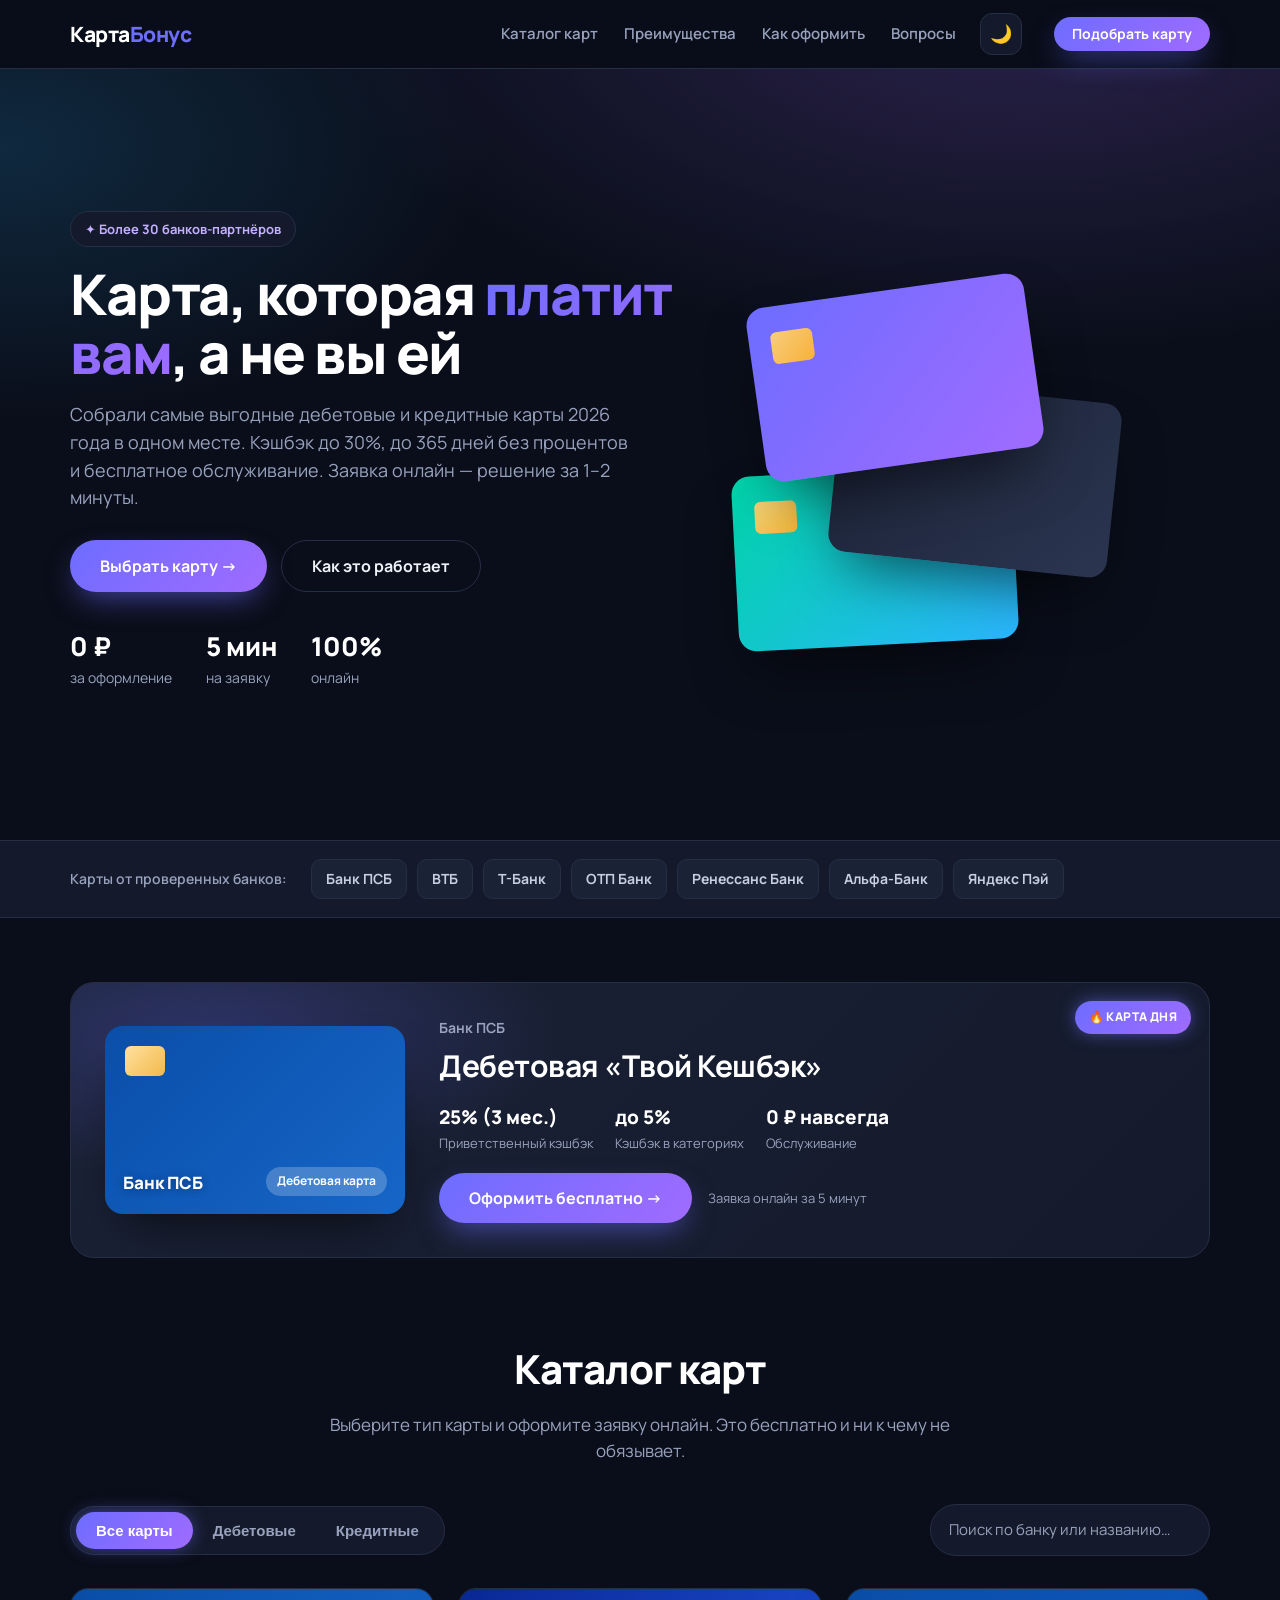
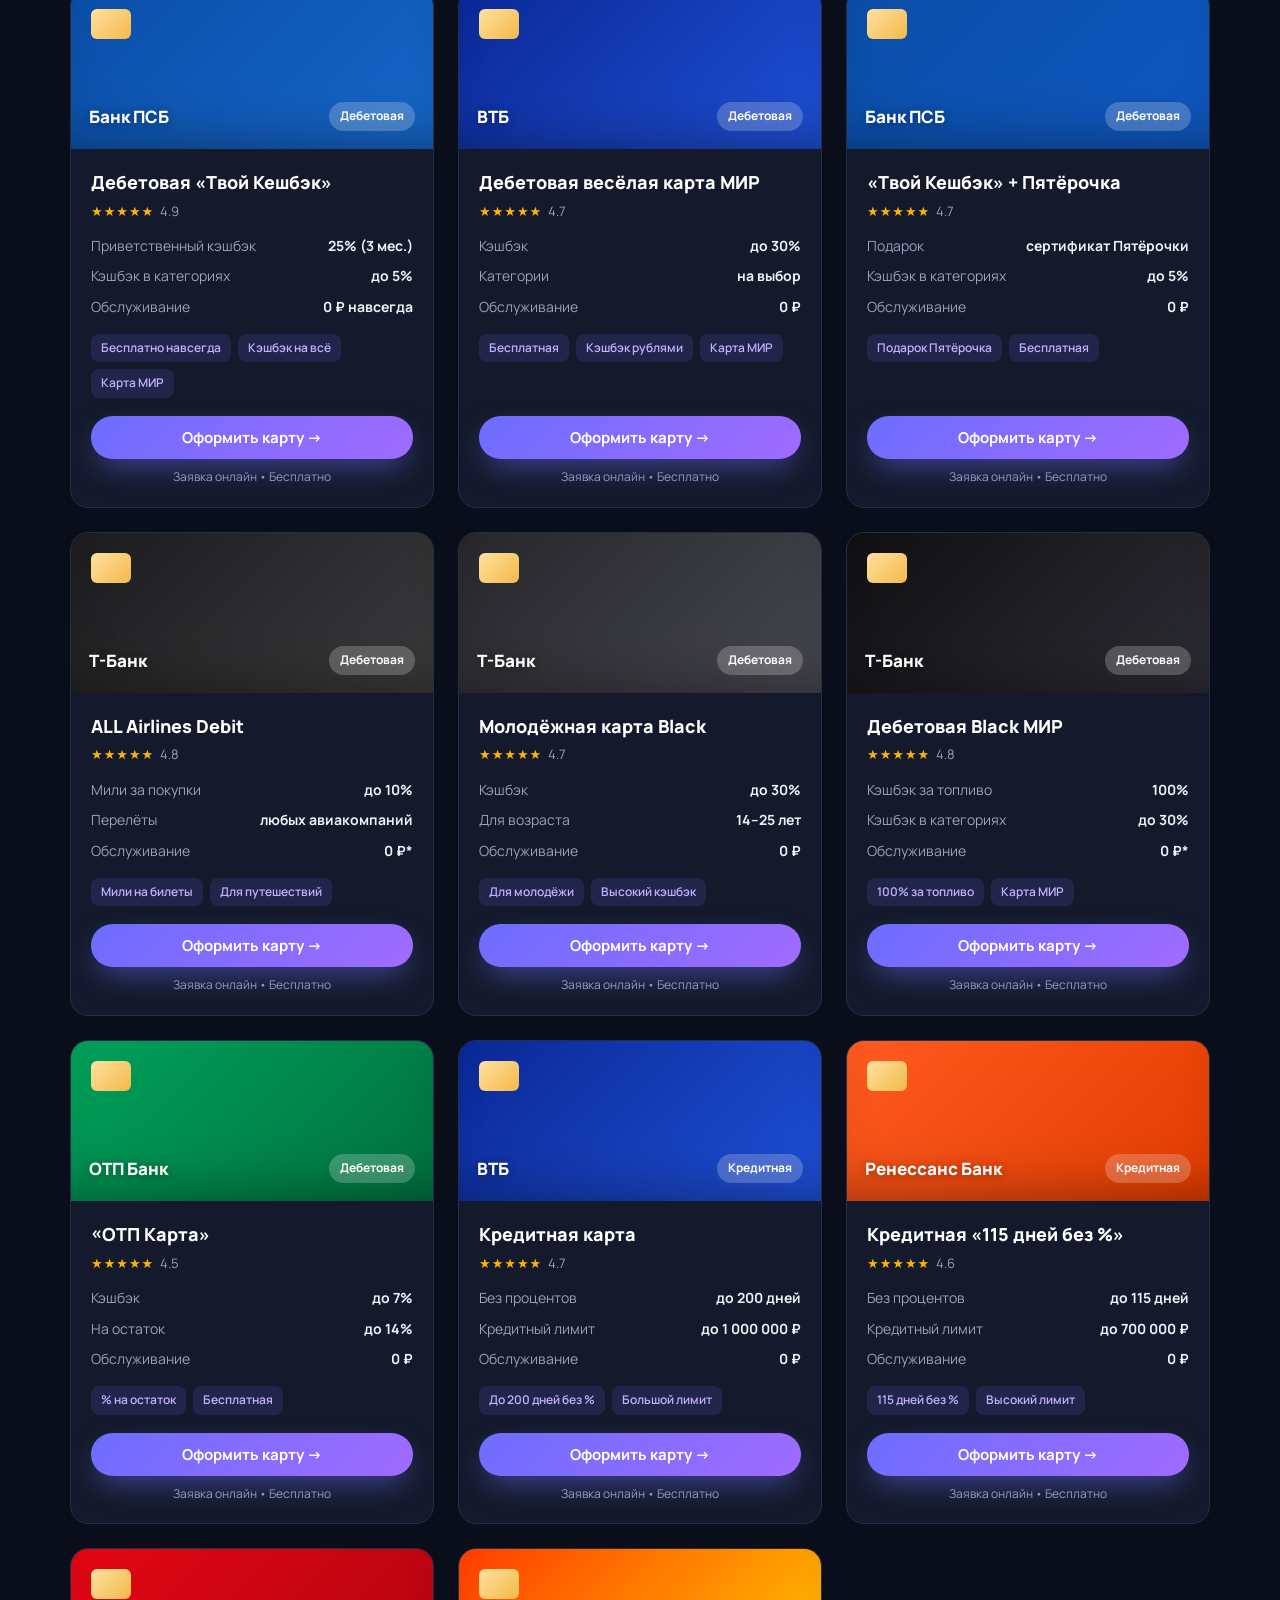
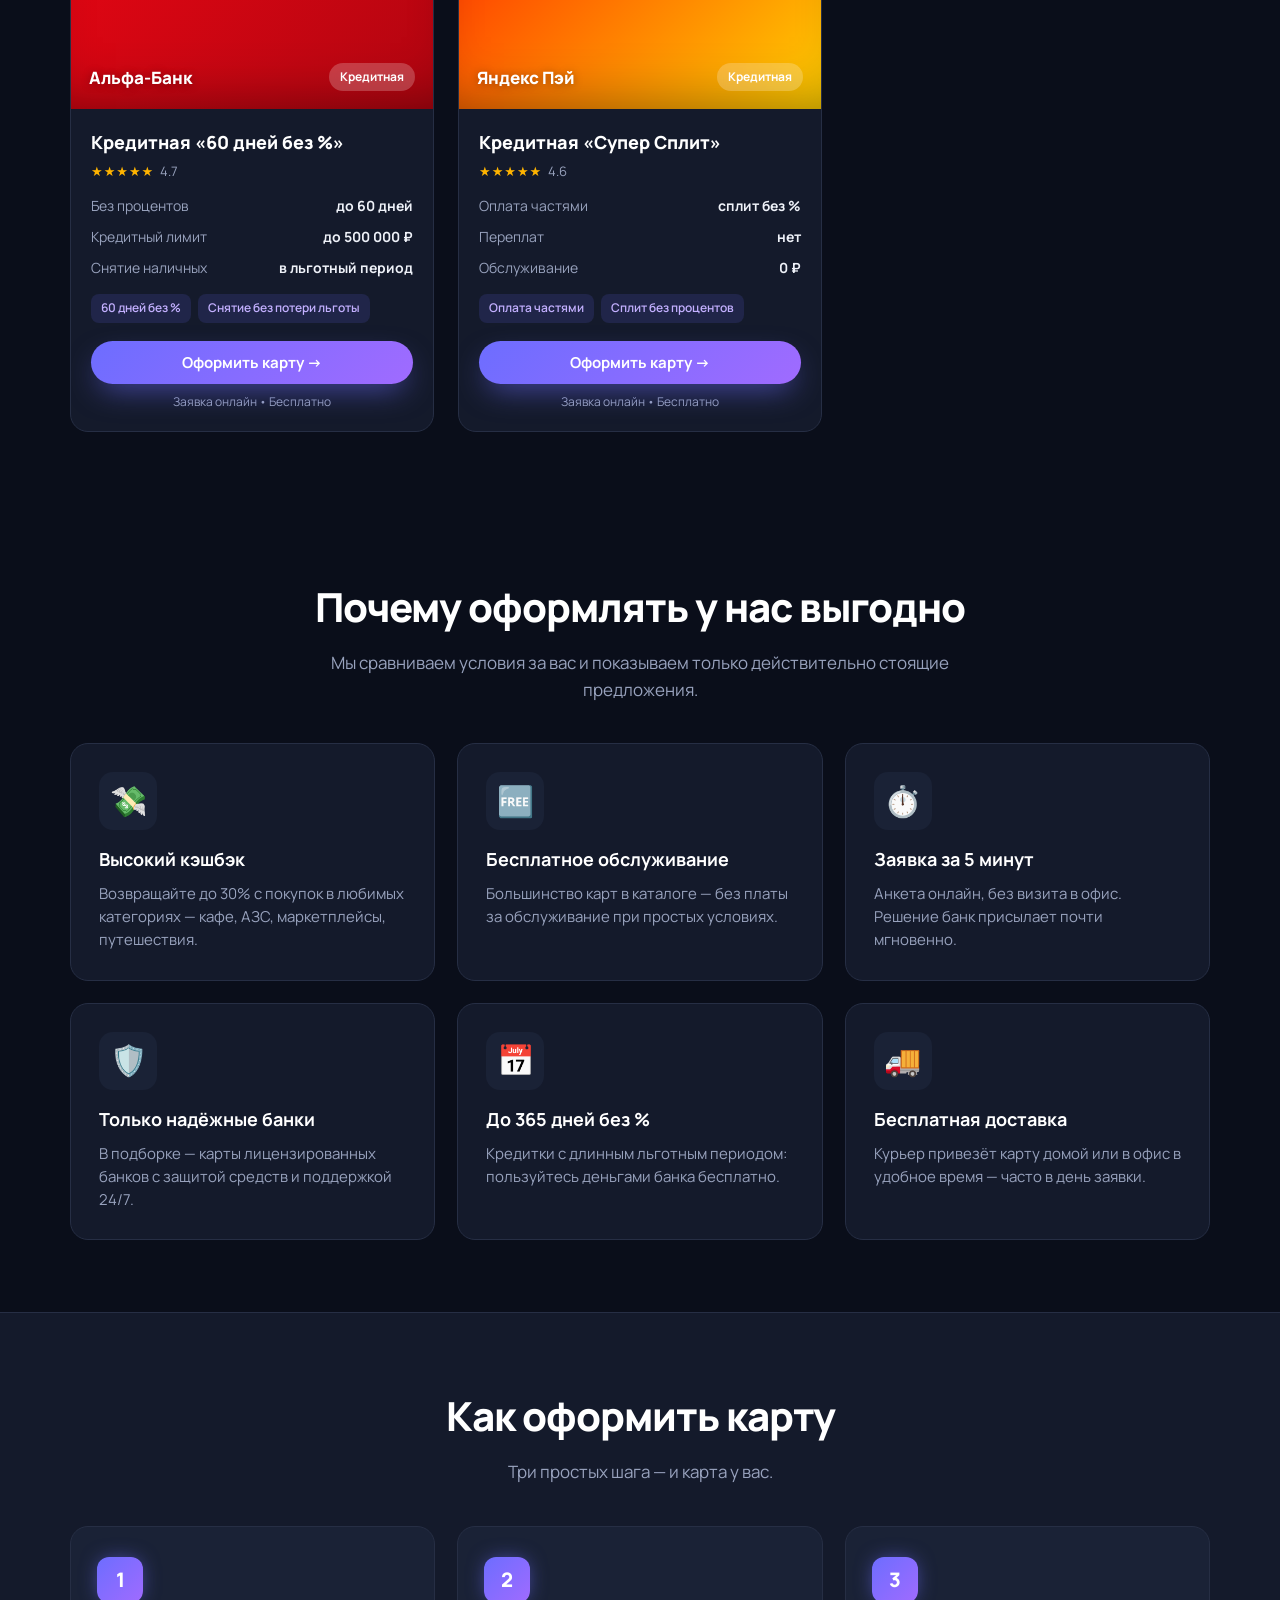
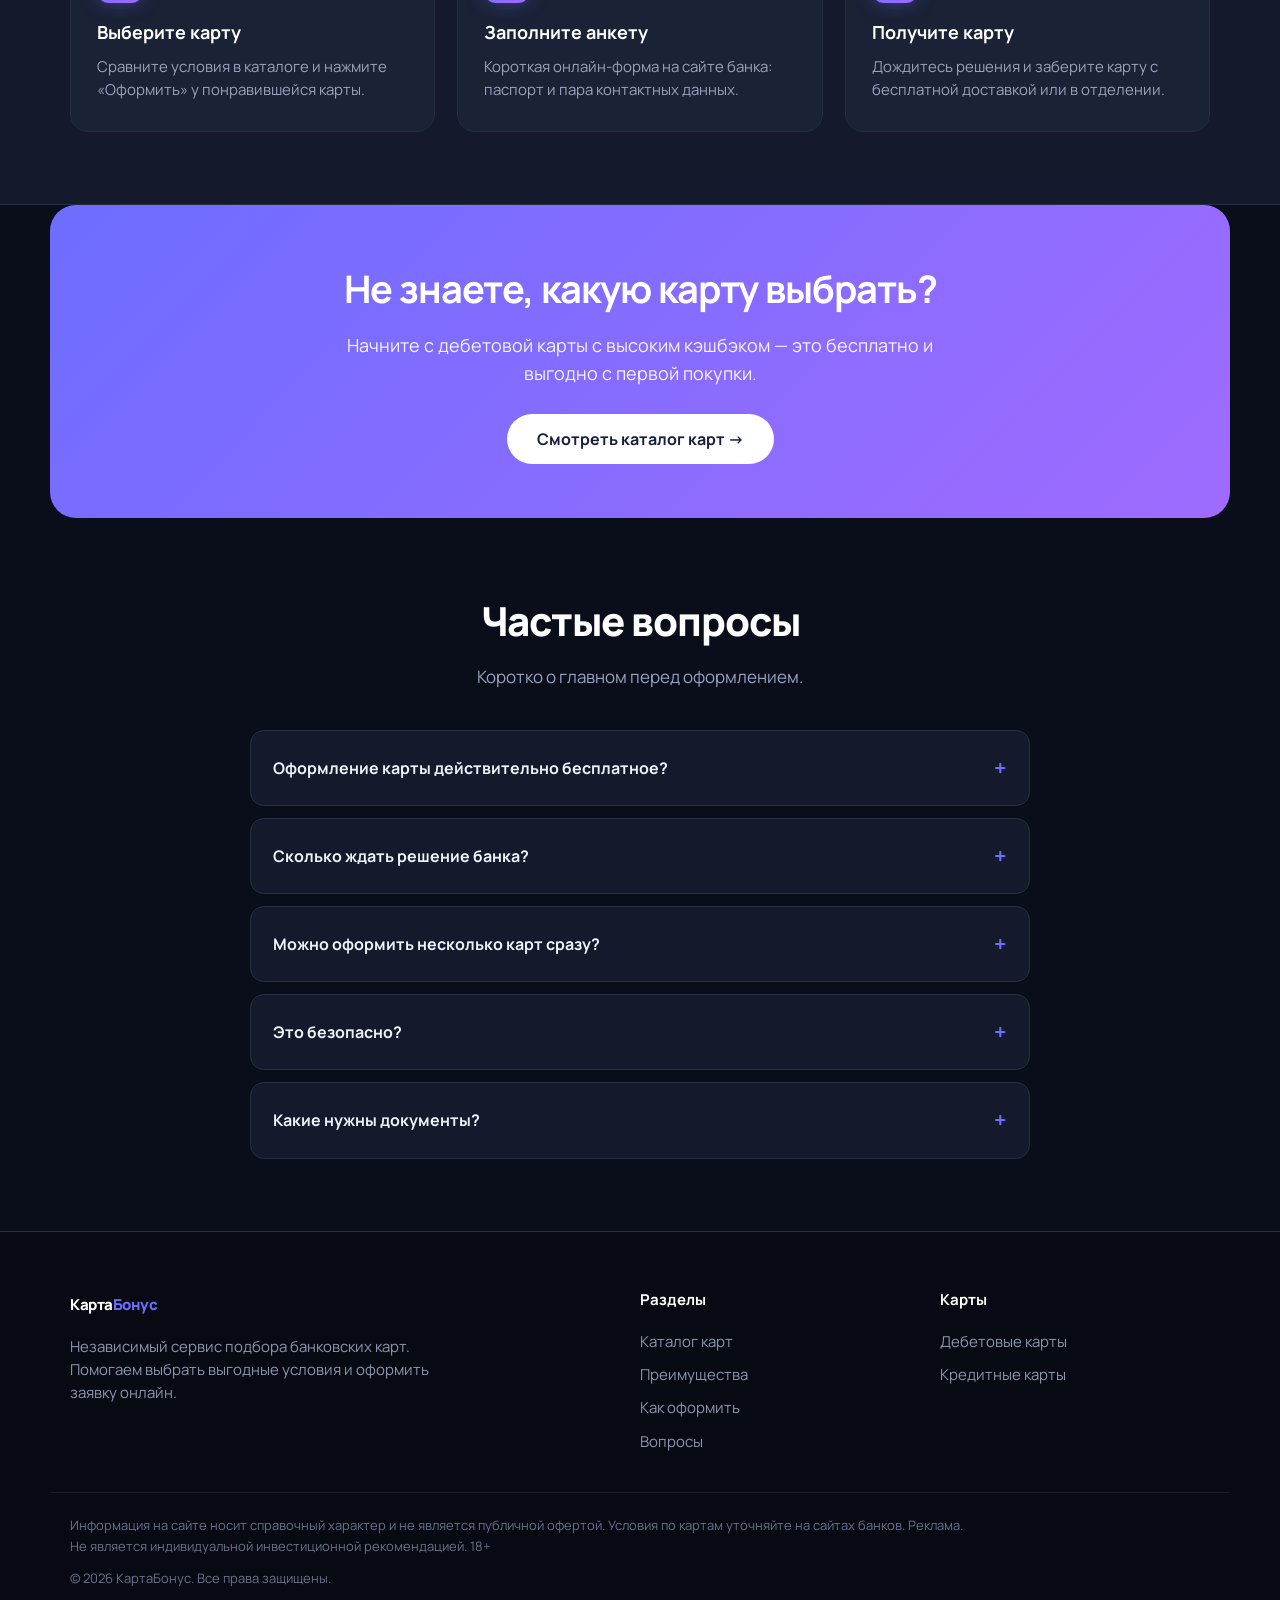
==== index.html @ b8f05644 "Update affiliate links for approved offers" ====
<!DOCTYPE html>
<html lang="ru">
<head>
  <meta charset="UTF-8" />
  <meta name="viewport" content="width=device-width, initial-scale=1.0" />
  <title>КартаБонус — лучшие кредитные и дебетовые карты 2026, онлайн-заявка</title>
  <meta name="description" content="Каталог выгодных дебетовых и кредитных карт от ведущих банков. Кэшбэк до 30%, до 365 дней без процентов, бесплатное обслуживание. Оформите карту онлайн за 5 минут." />
  <link rel="preconnect" href="https://fonts.googleapis.com" />
  <link rel="preconnect" href="https://fonts.gstatic.com" crossorigin />
  <link href="https://fonts.googleapis.com/css2?family=Manrope:wght@400;500;600;700;800&display=swap" rel="stylesheet" />
  <link rel="stylesheet" href="style.css" />
</head>
<body>

  <!-- ===== HEADER ===== -->
  <header class="site-header" id="top">
    <div class="container header-inner">
      <a href="#top" class="logo">Карта<span>Бонус</span></a>
      <nav class="nav">
        <a href="#cards">Каталог карт</a>
        <a href="#benefits">Преимущества</a>
        <a href="#how">Как оформить</a>
        <a href="#faq">Вопросы</a>
      </nav>
      <button class="theme-toggle" id="themeToggle" aria-label="Сменить тему" title="Сменить тему">
        <span class="ic-moon">🌙</span><span class="ic-sun">☀️</span>
      </button>
      <a href="#cards" class="btn btn-primary btn-sm">Подобрать карту</a>
      <button class="burger" aria-label="Меню" id="burger"><span></span><span></span><span></span></button>
    </div>
  </header>

  <!-- ===== HERO ===== -->
  <section class="hero">
    <div class="container hero-inner">
      <div class="hero-text">
        <div class="hero-badge">✦ Более 30 банков-партнёров</div>
        <h1>Карта, которая <span class="grad">платит вам</span>, а не вы ей</h1>
        <p class="hero-sub">
          Собрали самые выгодные дебетовые и кредитные карты 2026 года в одном месте.
          Кэшбэк до&nbsp;30%, до&nbsp;365 дней без процентов и бесплатное обслуживание.
          Заявка онлайн&nbsp;— решение за 1–2 минуты.
        </p>
        <div class="hero-cta">
          <a href="#cards" class="btn btn-primary btn-lg">Выбрать карту →</a>
          <a href="#how" class="btn btn-ghost btn-lg">Как это работает</a>
        </div>
        <div class="hero-trust">
          <div><b>0 ₽</b><span>за оформление</span></div>
          <div><b>5 мин</b><span>на заявку</span></div>
          <div><b>100%</b><span>онлайн</span></div>
        </div>
      </div>
      <div class="hero-visual" aria-hidden="true">
        <div class="float-card fc-1"></div>
        <div class="float-card fc-2"></div>
        <div class="float-card fc-3"></div>
      </div>
    </div>
  </section>

  <!-- ===== LOGOS / TRUST BAR ===== -->
  <div class="trustbar">
    <div class="container trustbar-inner">
      <span>Карты от проверенных банков:</span>
      <div class="trust-logos" id="trustLogos"></div>
    </div>
  </div>

  <!-- ===== CARD OF THE DAY ===== -->
  <section class="featured" id="featured">
    <div class="container">
      <div class="featured-box" id="featuredCard"></div>
    </div>
  </section>

  <!-- ===== CATALOG ===== -->
  <section class="catalog" id="cards">
    <div class="container">
      <div class="section-head">
        <h2>Каталог карт</h2>
        <p>Выберите тип карты и оформите заявку онлайн. Это бесплатно и ни к чему не обязывает.</p>
      </div>

      <div class="catalog-controls">
        <div class="filters" id="filters">
          <button class="filter active" data-filter="all">Все карты</button>
          <button class="filter" data-filter="debit">Дебетовые</button>
          <button class="filter" data-filter="credit">Кредитные</button>
        </div>
        <div class="search">
          <input type="search" id="search" placeholder="Поиск по банку или названию…" />
        </div>
      </div>

      <div class="cards-grid" id="cardsGrid"></div>
      <p class="no-results" id="noResults" hidden>По вашему запросу ничего не найдено.</p>
    </div>
  </section>

  <!-- ===== BENEFITS ===== -->
  <section class="benefits" id="benefits">
    <div class="container">
      <div class="section-head">
        <h2>Почему оформлять у нас выгодно</h2>
        <p>Мы сравниваем условия за вас и показываем только действительно стоящие предложения.</p>
      </div>
      <div class="benefits-grid">
        <div class="benefit"><div class="benefit-ico">💸</div><h3>Высокий кэшбэк</h3><p>Возвращайте до 30% с покупок в любимых категориях — кафе, АЗС, маркетплейсы, путешествия.</p></div>
        <div class="benefit"><div class="benefit-ico">🆓</div><h3>Бесплатное обслуживание</h3><p>Большинство карт в каталоге — без платы за обслуживание при простых условиях.</p></div>
        <div class="benefit"><div class="benefit-ico">⏱️</div><h3>Заявка за 5 минут</h3><p>Анкета онлайн, без визита в офис. Решение банк присылает почти мгновенно.</p></div>
        <div class="benefit"><div class="benefit-ico">🛡️</div><h3>Только надёжные банки</h3><p>В подборке — карты лицензированных банков с защитой средств и поддержкой 24/7.</p></div>
        <div class="benefit"><div class="benefit-ico">📅</div><h3>До 365 дней без %</h3><p>Кредитки с длинным льготным периодом: пользуйтесь деньгами банка бесплатно.</p></div>
        <div class="benefit"><div class="benefit-ico">🚚</div><h3>Бесплатная доставка</h3><p>Курьер привезёт карту домой или в офис в удобное время — часто в день заявки.</p></div>
      </div>
    </div>
  </section>

  <!-- ===== HOW IT WORKS ===== -->
  <section class="how" id="how">
    <div class="container">
      <div class="section-head">
        <h2>Как оформить карту</h2>
        <p>Три простых шага — и карта у вас.</p>
      </div>
      <div class="steps">
        <div class="step"><div class="step-num">1</div><h3>Выберите карту</h3><p>Сравните условия в каталоге и нажмите «Оформить» у понравившейся карты.</p></div>
        <div class="step"><div class="step-num">2</div><h3>Заполните анкету</h3><p>Короткая онлайн-форма на сайте банка: паспорт и пара контактных данных.</p></div>
        <div class="step"><div class="step-num">3</div><h3>Получите карту</h3><p>Дождитесь решения и заберите карту с бесплатной доставкой или в отделении.</p></div>
      </div>
    </div>
  </section>

  <!-- ===== CTA BANNER ===== -->
  <section class="cta-banner">
    <div class="container cta-inner">
      <h2>Не знаете, какую карту выбрать?</h2>
      <p>Начните с дебетовой карты с высоким кэшбэком — это бесплатно и выгодно с первой покупки.</p>
      <a href="#cards" class="btn btn-light btn-lg">Смотреть каталог карт →</a>
    </div>
  </section>

  <!-- ===== FAQ ===== -->
  <section class="faq" id="faq">
    <div class="container">
      <div class="section-head">
        <h2>Частые вопросы</h2>
        <p>Коротко о главном перед оформлением.</p>
      </div>
      <div class="faq-list" id="faqList">
        <div class="faq-item"><button class="faq-q">Оформление карты действительно бесплатное?<span>+</span></button><div class="faq-a"><p>Да. Подача заявки через наш каталог бесплатна и ни к чему вас не обязывает. Условия обслуживания самой карты указаны в её описании.</p></div></div>
        <div class="faq-item"><button class="faq-q">Сколько ждать решение банка?<span>+</span></button><div class="faq-a"><p>По большинству карт предварительное решение приходит в течение 1–2 минут после заполнения анкеты на сайте банка.</p></div></div>
        <div class="faq-item"><button class="faq-q">Можно оформить несколько карт сразу?<span>+</span></button><div class="faq-a"><p>Да, ограничений нет. Многие совмещают дебетовую карту с кэшбэком и кредитную с льготным периодом.</p></div></div>
        <div class="faq-item"><button class="faq-q">Это безопасно?<span>+</span></button><div class="faq-a"><p>Все заявки оформляются на официальных сайтах банков по защищённому соединению. Мы не собираем и не храним ваши паспортные данные.</p></div></div>
        <div class="faq-item"><button class="faq-q">Какие нужны документы?<span>+</span></button><div class="faq-a"><p>Обычно достаточно паспорта РФ. Для некоторых кредитных карт банк может запросить подтверждение дохода.</p></div></div>
      </div>
    </div>
  </section>

  <!-- ===== FOOTER ===== -->
  <footer class="site-footer">
    <div class="container footer-inner">
      <div class="footer-col footer-brand">
        <a href="#top" class="logo">Карта<span>Бонус</span></a>
        <p>Независимый сервис подбора банковских карт. Помогаем выбрать выгодные условия и оформить заявку онлайн.</p>
      </div>
      <div class="footer-col">
        <h4>Разделы</h4>
        <a href="#cards">Каталог карт</a>
        <a href="#benefits">Преимущества</a>
        <a href="#how">Как оформить</a>
        <a href="#faq">Вопросы</a>
      </div>
      <div class="footer-col">
        <h4>Карты</h4>
        <a href="#cards" data-jump="debit">Дебетовые карты</a>
        <a href="#cards" data-jump="credit">Кредитные карты</a>
      </div>
    </div>
    <div class="container footer-bottom">
      <p class="disclaimer">
        Информация на сайте носит справочный характер и не является публичной офертой.
        Условия по картам уточняйте на сайтах банков. Реклама. Не является индивидуальной
        инвестиционной рекомендацией. 18+
      </p>
      <p class="copy">© 2026 КартаБонус. Все права защищены.</p>
    </div>
  </footer>

  <script src="script.js"></script>
</body>
</html>
---- style.css ----
:root{
  --bg:#0a0e1a;
  --bg-soft:#0f1424;
  --surface:#141a2b;
  --surface-2:#1a2236;
  --card:#141a2b;
  --ink:#eef1f8;
  --ink-soft:#98a2bd;
  --line:#262e44;
  --line-soft:#1e2538;
  --brand:#6d6dff;
  --brand-2:#a06bff;
  --accent:#00d3a7;
  --credit:#ff7a59;
  --debit:#2bb6ff;
  --shadow:0 22px 48px -20px rgba(0,0,0,.7);
  --radius:18px;
  --container:1180px;
}

*{box-sizing:border-box;margin:0;padding:0}
html{scroll-behavior:smooth}
body{
  font-family:"Manrope",system-ui,-apple-system,Segoe UI,Roboto,sans-serif;
  color:var(--ink);
  background:var(--bg);
  line-height:1.55;
  -webkit-font-smoothing:antialiased;
}
a{color:inherit;text-decoration:none}
img{max-width:100%;display:block}
.container{width:100%;max-width:var(--container);margin:0 auto;padding:0 20px}

/* ===== Buttons ===== */
.btn{
  display:inline-flex;align-items:center;justify-content:center;gap:8px;
  font-weight:700;font-size:15px;line-height:1;border:none;cursor:pointer;
  border-radius:999px;padding:14px 24px;transition:.2s transform,.2s box-shadow,.2s background;
  white-space:nowrap;
}
.btn:active{transform:translateY(1px)}
.btn-sm{padding:10px 18px;font-size:14px}
.btn-lg{padding:17px 30px;font-size:16px}
.btn-primary{background:linear-gradient(135deg,var(--brand),var(--brand-2));color:#fff;box-shadow:0 12px 30px -8px rgba(109,109,255,.6)}
.btn-primary:hover{transform:translateY(-2px);box-shadow:0 18px 36px -8px rgba(109,109,255,.75)}
.btn-ghost{background:transparent;color:var(--ink);border:1.5px solid var(--line)}
.btn-ghost:hover{border-color:var(--brand);color:#fff}
.btn-light{background:#fff;color:#16203a}
.btn-light:hover{transform:translateY(-2px)}
.btn-block{width:100%}

/* ===== Header ===== */
.site-header{position:sticky;top:0;z-index:50;background:rgba(10,14,26,.82);backdrop-filter:blur(12px);border-bottom:1px solid var(--line)}
.header-inner{display:flex;align-items:center;gap:24px;height:68px}
.logo{font-weight:800;font-size:21px;letter-spacing:-.5px;color:#fff}
.logo span{color:var(--brand)}
.nav{display:flex;gap:26px;margin-left:auto;font-weight:600;font-size:15px;color:var(--ink-soft)}
.nav a:hover{color:#fff}
.header-inner .btn-primary{margin-left:8px}
.burger{display:none;flex-direction:column;gap:5px;background:none;border:none;cursor:pointer;padding:6px}
.burger span{width:24px;height:2px;background:var(--ink);border-radius:2px;transition:.2s}

/* ===== Hero ===== */
.hero{position:relative;overflow:hidden;background:radial-gradient(1200px 600px at 80% -10%,rgba(160,107,255,.22),transparent 60%),radial-gradient(900px 500px at 0% 10%,rgba(43,182,255,.16),transparent 55%)}
.hero-inner{display:grid;grid-template-columns:1.1fr .9fr;gap:40px;align-items:center;padding:70px 20px 80px}
.hero-badge{display:inline-flex;align-items:center;gap:6px;background:var(--surface);border:1px solid var(--line);color:#c3b0ff;font-weight:700;font-size:13px;padding:7px 14px;border-radius:999px;box-shadow:var(--shadow)}
.hero-text h1{font-size:clamp(34px,5vw,56px);line-height:1.05;letter-spacing:-1.5px;margin:18px 0 18px;font-weight:800;color:#fff}
.grad{background:linear-gradient(135deg,var(--brand),var(--brand-2));-webkit-background-clip:text;background-clip:text;color:transparent}
.hero-sub{font-size:18px;color:var(--ink-soft);max-width:560px}
.hero-cta{display:flex;gap:14px;margin:28px 0 34px;flex-wrap:wrap}
.hero-trust{display:flex;gap:34px}
.hero-trust div{display:flex;flex-direction:column}
.hero-trust b{font-size:26px;font-weight:800;color:#fff}
.hero-trust span{font-size:14px;color:var(--ink-soft)}

.hero-visual{position:relative;height:360px}
.float-card{position:absolute;width:280px;height:175px;border-radius:18px;box-shadow:0 30px 60px -18px rgba(0,0,0,.6)}
.float-card::after{content:"";position:absolute;left:22px;top:26px;width:42px;height:32px;border-radius:6px;background:linear-gradient(135deg,#ffd277,#ffb52e);opacity:.95}
.fc-1{background:linear-gradient(135deg,#6d6dff,#a06bff);top:20px;left:40px;transform:rotate(-8deg);z-index:3}
.fc-2{background:linear-gradient(135deg,#1a2236,#2b3550);top:120px;left:120px;transform:rotate(6deg);z-index:2}
.fc-3{background:linear-gradient(135deg,#00d3a7,#2bb6ff);top:200px;left:20px;transform:rotate(-3deg);z-index:1}

/* ===== Trust bar ===== */
.trustbar{background:var(--surface);border-top:1px solid var(--line);border-bottom:1px solid var(--line)}
.trustbar-inner{display:flex;align-items:center;gap:24px;padding:18px 20px;flex-wrap:wrap}
.trustbar-inner>span{color:var(--ink-soft);font-weight:600;font-size:14px}
.trust-logos{display:flex;gap:10px;flex-wrap:wrap}
.trust-logos .tlogo{font-weight:700;font-size:14px;color:#c7cee0;background:var(--surface-2);border:1px solid var(--line);padding:8px 14px;border-radius:10px}

/* ===== Section heads ===== */
.section-head{text-align:center;max-width:680px;margin:0 auto 40px}
.section-head h2{font-size:clamp(28px,3.6vw,40px);letter-spacing:-1px;font-weight:800;color:#fff}
.section-head p{color:var(--ink-soft);font-size:17px;margin-top:12px}
section{padding:72px 0}

/* ===== Catalog ===== */
.catalog-controls{display:flex;justify-content:space-between;align-items:center;gap:16px;margin-bottom:32px;flex-wrap:wrap}
.filters{display:inline-flex;background:var(--surface);border:1px solid var(--line);border-radius:999px;padding:5px}
.filter{border:none;background:transparent;font-weight:700;font-size:15px;color:var(--ink-soft);padding:10px 20px;border-radius:999px;cursor:pointer;transition:.2s}
.filter.active{background:linear-gradient(135deg,var(--brand),var(--brand-2));color:#fff}
.search input{width:280px;max-width:100%;padding:13px 18px;border:1px solid var(--line);border-radius:999px;font:inherit;font-size:15px;background:var(--surface);color:var(--ink);outline:none}
.search input::placeholder{color:var(--ink-soft)}
.search input:focus{border-color:var(--brand);box-shadow:0 0 0 4px rgba(109,109,255,.18)}

.cards-grid{display:grid;grid-template-columns:repeat(3,1fr);gap:24px}
.no-results{text-align:center;color:var(--ink-soft);font-size:17px;padding:40px 0}

/* ===== Card ===== */
.ccard{background:var(--card);border:1px solid var(--line);border-radius:var(--radius);overflow:hidden;display:flex;flex-direction:column;transition:.25s transform,.25s box-shadow,.25s border-color}
.ccard:hover{transform:translateY(-5px);box-shadow:var(--shadow);border-color:#3a4565}
.ccard-visual{height:160px;position:relative;display:flex;align-items:flex-end;justify-content:space-between;padding:18px}
.ccard-chip{position:absolute;top:20px;left:20px;width:40px;height:30px;border-radius:6px;background:linear-gradient(135deg,#ffe1a0,#f3b94a)}
.ccard-bank{color:#fff;font-weight:800;font-size:17px;text-shadow:0 1px 8px rgba(0,0,0,.35)}
.ccard-type{font-size:12px;font-weight:700;color:#fff;background:rgba(255,255,255,.22);backdrop-filter:blur(4px);padding:5px 11px;border-radius:999px}
.ccard-body{padding:20px;display:flex;flex-direction:column;flex:1}
.ccard-name{font-weight:800;font-size:18px;margin-bottom:4px;color:#fff}
.ccard-rating{display:flex;align-items:center;gap:6px;font-size:13px;color:var(--ink-soft);margin-bottom:14px}
.ccard-rating .stars{color:#ffb400;letter-spacing:1px}
.ccard-specs{display:flex;flex-direction:column;gap:9px;margin-bottom:16px}
.ccard-spec{display:flex;justify-content:space-between;font-size:14px;gap:10px}
.ccard-spec span{color:var(--ink-soft)}
.ccard-spec b{font-weight:700;text-align:right;color:var(--ink)}
.ccard-tags{display:flex;flex-wrap:wrap;gap:7px;margin-bottom:18px}
.ccard-tag{font-size:12px;font-weight:600;color:#c3b0ff;background:rgba(109,109,255,.14);padding:5px 10px;border-radius:8px}
.ccard-cta{margin-top:auto}
.ccard-note{text-align:center;font-size:12px;color:var(--ink-soft);margin-top:9px}

/* ===== Benefits ===== */
.benefits-grid{display:grid;grid-template-columns:repeat(3,1fr);gap:22px}
.benefit{background:var(--surface);border:1px solid var(--line);border-radius:var(--radius);padding:28px}
.benefit-ico{font-size:30px;width:58px;height:58px;display:flex;align-items:center;justify-content:center;background:var(--surface-2);border-radius:14px;margin-bottom:16px}
.benefit h3{font-size:18px;margin-bottom:8px;color:#fff}
.benefit p{color:var(--ink-soft);font-size:15px}

/* ===== How ===== */
.how{background:var(--surface);border-top:1px solid var(--line);border-bottom:1px solid var(--line)}
.steps{display:grid;grid-template-columns:repeat(3,1fr);gap:22px}
.step{position:relative;padding:30px 26px;border:1px solid var(--line);border-radius:var(--radius);background:var(--surface-2)}
.step-num{width:46px;height:46px;border-radius:12px;background:linear-gradient(135deg,var(--brand),var(--brand-2));color:#fff;font-weight:800;font-size:20px;display:flex;align-items:center;justify-content:center;margin-bottom:16px}
.step h3{font-size:18px;margin-bottom:8px;color:#fff}
.step p{color:var(--ink-soft);font-size:15px}

/* ===== CTA banner ===== */
.cta-banner{padding:0}
.cta-inner{margin:0 auto;text-align:center;background:linear-gradient(135deg,var(--brand),var(--brand-2));color:#fff;border-radius:26px;padding:54px 30px;max-width:var(--container)}
.cta-inner h2{font-size:clamp(26px,3.4vw,38px);letter-spacing:-1px;color:#fff}
.cta-inner p{opacity:.92;font-size:18px;margin:14px 0 26px;max-width:620px;margin-left:auto;margin-right:auto}

/* ===== FAQ ===== */
.faq-list{max-width:780px;margin:0 auto;display:flex;flex-direction:column;gap:12px}
.faq-item{background:var(--surface);border:1px solid var(--line);border-radius:14px;overflow:hidden}
.faq-q{width:100%;text-align:left;background:none;border:none;font:inherit;font-weight:700;font-size:16px;color:var(--ink);padding:20px 22px;cursor:pointer;display:flex;justify-content:space-between;align-items:center;gap:16px}
.faq-q span{font-size:22px;color:var(--brand);transition:.2s transform;flex-shrink:0}
.faq-item.open .faq-q span{transform:rotate(45deg)}
.faq-a{max-height:0;overflow:hidden;transition:max-height .3s ease}
.faq-a p{padding:0 22px 20px;color:var(--ink-soft);font-size:15px}

/* ===== Footer ===== */
.site-footer{background:#070a13;color:#c7cee0;padding:56px 0 28px;border-top:1px solid var(--line)}
.footer-inner{display:grid;grid-template-columns:2fr 1fr 1fr;gap:30px;padding-bottom:34px;border-bottom:1px solid rgba(255,255,255,.08)}
.footer-brand .logo{color:#fff}
.footer-brand p{margin-top:14px;color:#8b95ad;font-size:15px;max-width:360px}
.footer-col h4{color:#fff;font-size:15px;margin-bottom:14px}
.footer-col a{display:block;color:#8b95ad;font-size:15px;padding:5px 0}
.footer-col a:hover{color:#fff}
.footer-bottom{padding-top:22px}
.disclaimer{color:#697089;font-size:13px;line-height:1.6;max-width:900px}
.copy{color:#697089;font-size:13px;margin-top:12px}

/* ===== Card of the day ===== */
.featured{padding:64px 0 8px}
.featured-box{position:relative;display:grid;grid-template-columns:300px 1fr;gap:34px;align-items:center;background:linear-gradient(135deg,var(--surface-2),var(--surface));border:1px solid var(--line);border-radius:24px;padding:34px;overflow:hidden}
.featured-box::before{content:"";position:absolute;inset:0;background:radial-gradient(600px 240px at 12% 20%,rgba(109,109,255,.25),transparent 60%);pointer-events:none}
.featured-badge{position:absolute;top:18px;right:18px;background:linear-gradient(135deg,var(--brand),var(--brand-2));color:#fff;font-weight:800;font-size:12px;letter-spacing:.4px;text-transform:uppercase;padding:7px 14px;border-radius:999px;box-shadow:0 0 18px -2px rgba(109,109,255,.7)}
.featured-visual{position:relative;height:188px;border-radius:18px;display:flex;align-items:flex-end;justify-content:space-between;padding:18px;box-shadow:0 26px 50px -18px rgba(0,0,0,.6)}
.featured-visual .ccard-chip{top:20px;left:20px}
.featured-info{position:relative;z-index:1}
.featured-info .f-bank{color:var(--ink-soft);font-weight:700;font-size:14px}
.featured-info h3{color:#fff;font-size:clamp(22px,3vw,30px);letter-spacing:-.5px;margin:4px 0 14px}
.featured-perks{display:flex;flex-wrap:wrap;gap:10px 22px;margin-bottom:20px}
.featured-perks .perk{display:flex;flex-direction:column}
.featured-perks .perk b{color:#fff;font-size:19px;font-weight:800}
.featured-perks .perk span{color:var(--ink-soft);font-size:13px}
.featured-cta{display:flex;align-items:center;gap:16px;flex-wrap:wrap}
.featured-cta .f-note{color:var(--ink-soft);font-size:13px}

/* ===== Theme toggle ===== */
.theme-toggle{width:42px;height:42px;border-radius:12px;border:1px solid var(--line);background:var(--surface);cursor:pointer;font-size:18px;line-height:1;display:flex;align-items:center;justify-content:center;transition:.2s;padding:0;flex-shrink:0}
.theme-toggle:hover{border-color:var(--brand)}
.theme-toggle .ic-sun{display:none}
.theme-toggle .ic-moon{display:inline}
body.light .theme-toggle .ic-sun{display:inline}
body.light .theme-toggle .ic-moon{display:none}

/* ===== Light theme overrides ===== */
body.light{
  --bg:#f6f7fb;
  --bg-soft:#eef1f8;
  --surface:#ffffff;
  --surface-2:#f4f6fc;
  --card:#ffffff;
  --ink:#0f1729;
  --ink-soft:#5a6479;
  --line:#e7eaf3;
  --line-soft:#eef1f8;
  --brand:#5b5bff;
  --brand-2:#8a5bff;
  --shadow:0 18px 40px -18px rgba(15,23,41,.18);
}
body.light .site-header{background:rgba(246,247,251,.85)}
body.light .hero-badge{color:var(--brand)}
body.light .hero-text h1,body.light .logo{color:var(--ink)}
body.light .nav a:hover,body.light .footer-col a:hover{color:var(--ink)}
body.light .hero-trust b,body.light .section-head h2,body.light .ccard-name,
body.light .benefit h3,body.light .step h3,body.light .cta-inner h2{color:var(--ink)}
body.light .trust-logos .tlogo{color:var(--ink-soft)}
body.light .ccard-tag{color:var(--brand);background:rgba(91,91,255,.08)}
body.light .hero-badge{background:#fff}
body.light .site-footer{background:#0a0e1a;border-top:none}
body.light .site-footer .logo,body.light .footer-col h4{color:#fff}

/* ===== Neon glow ===== */
.btn-primary{position:relative}
.btn-primary:hover{box-shadow:0 0 22px rgba(109,109,255,.55),0 0 46px rgba(160,107,255,.4),0 14px 30px -8px rgba(109,109,255,.7)}
.ccard:hover{box-shadow:0 0 0 1px rgba(109,109,255,.5),0 0 34px -4px rgba(109,109,255,.45),var(--shadow);border-color:rgba(109,109,255,.6)}
.ccard-visual{box-shadow:inset 0 -40px 60px -40px rgba(0,0,0,.45)}
.filter.active{box-shadow:0 0 18px -2px rgba(109,109,255,.6)}
.step-num{box-shadow:0 0 20px -4px rgba(109,109,255,.7)}
.theme-toggle:hover{box-shadow:0 0 16px -2px rgba(109,109,255,.5)}

/* ===== Responsive ===== */
@media(max-width:980px){
  .hero-inner{grid-template-columns:1fr;gap:10px}
  .hero-visual{height:300px;order:-1}
  .cards-grid,.benefits-grid,.steps{grid-template-columns:repeat(2,1fr)}
  .footer-inner{grid-template-columns:1fr 1fr}
}
@media(max-width:680px){
  .nav,.header-inner>.btn-primary{display:none}
  .theme-toggle{margin-left:auto}
  .burger{display:flex}
  .nav.open{display:flex;position:absolute;top:68px;left:0;right:0;flex-direction:column;background:var(--surface);padding:16px 20px;border-bottom:1px solid var(--line);gap:6px}
  .nav.open a{padding:10px 0}
  .cards-grid,.benefits-grid,.steps,.footer-inner{grid-template-columns:1fr}
  .featured-box{grid-template-columns:1fr;gap:22px;padding:24px}
  .catalog-controls{flex-direction:column;align-items:stretch}
  .search input{width:100%}
  .hero-trust{gap:22px}
  section{padding:54px 0}
}
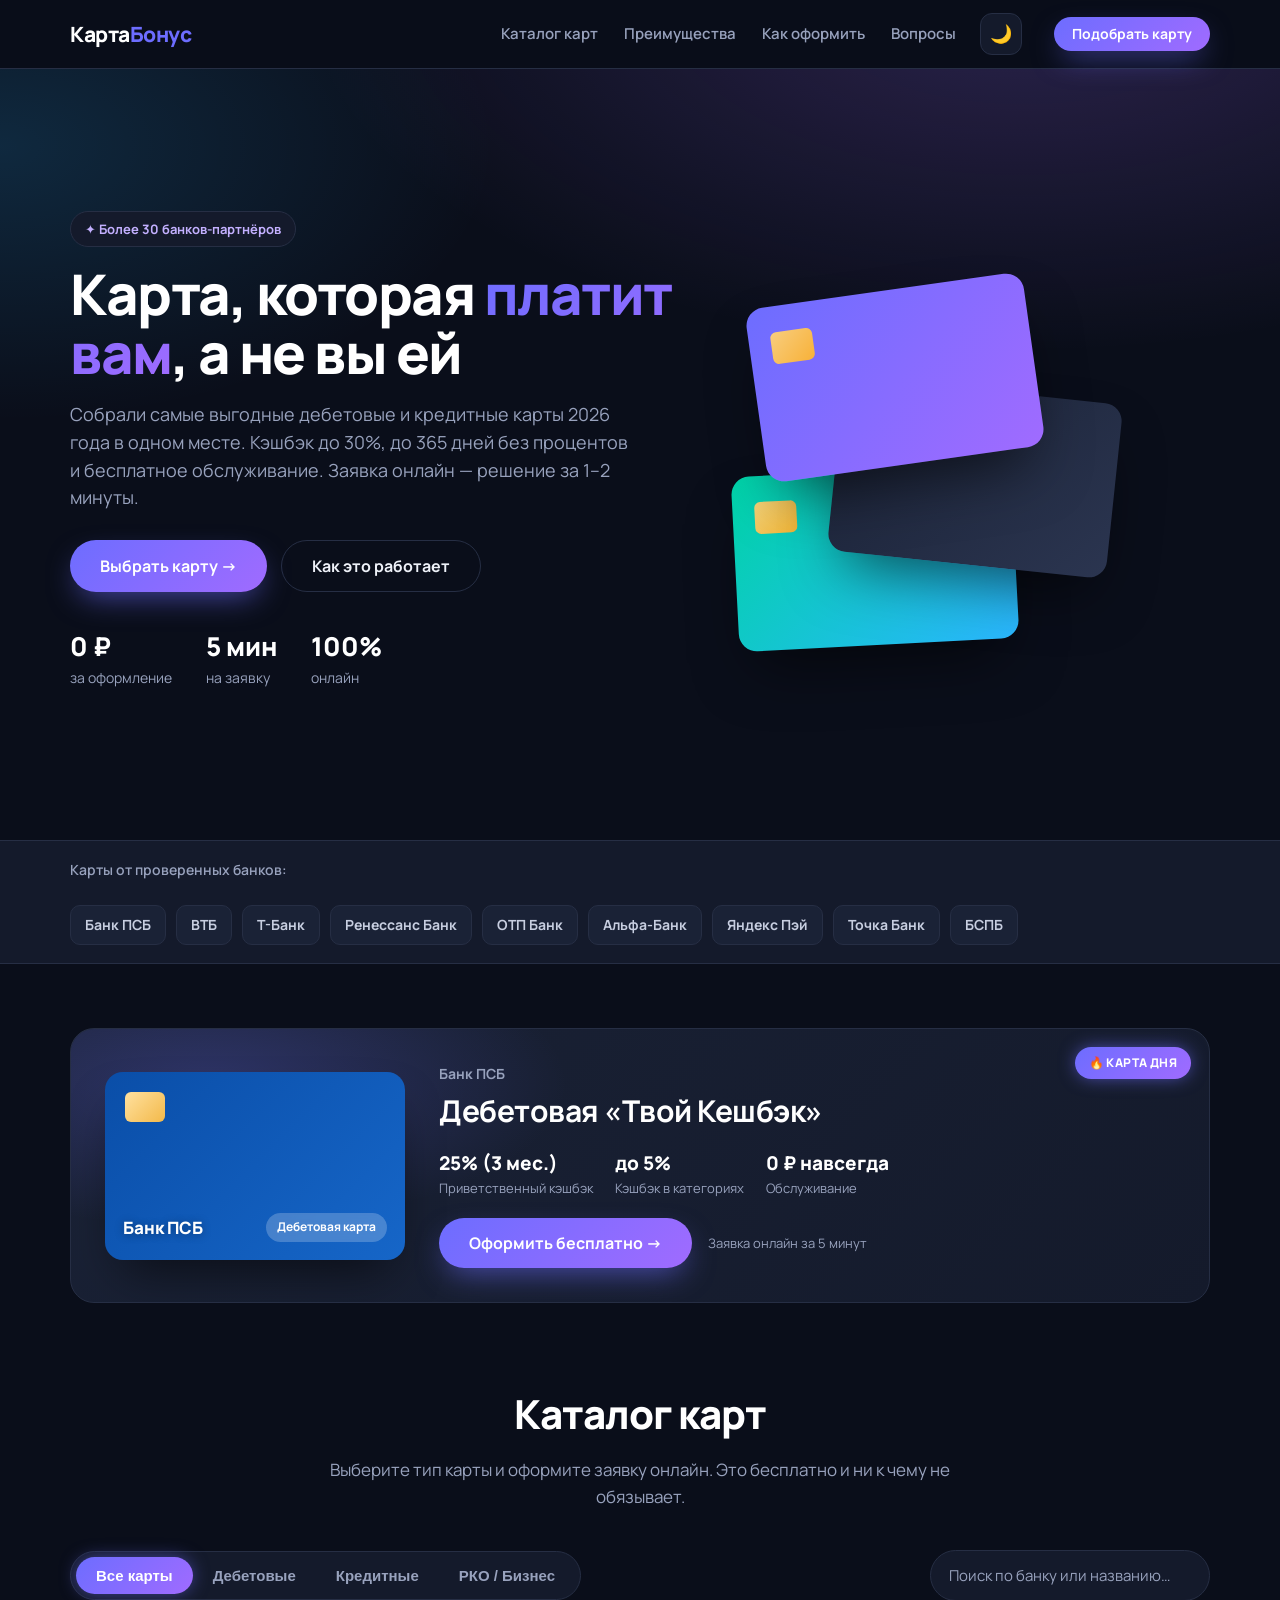
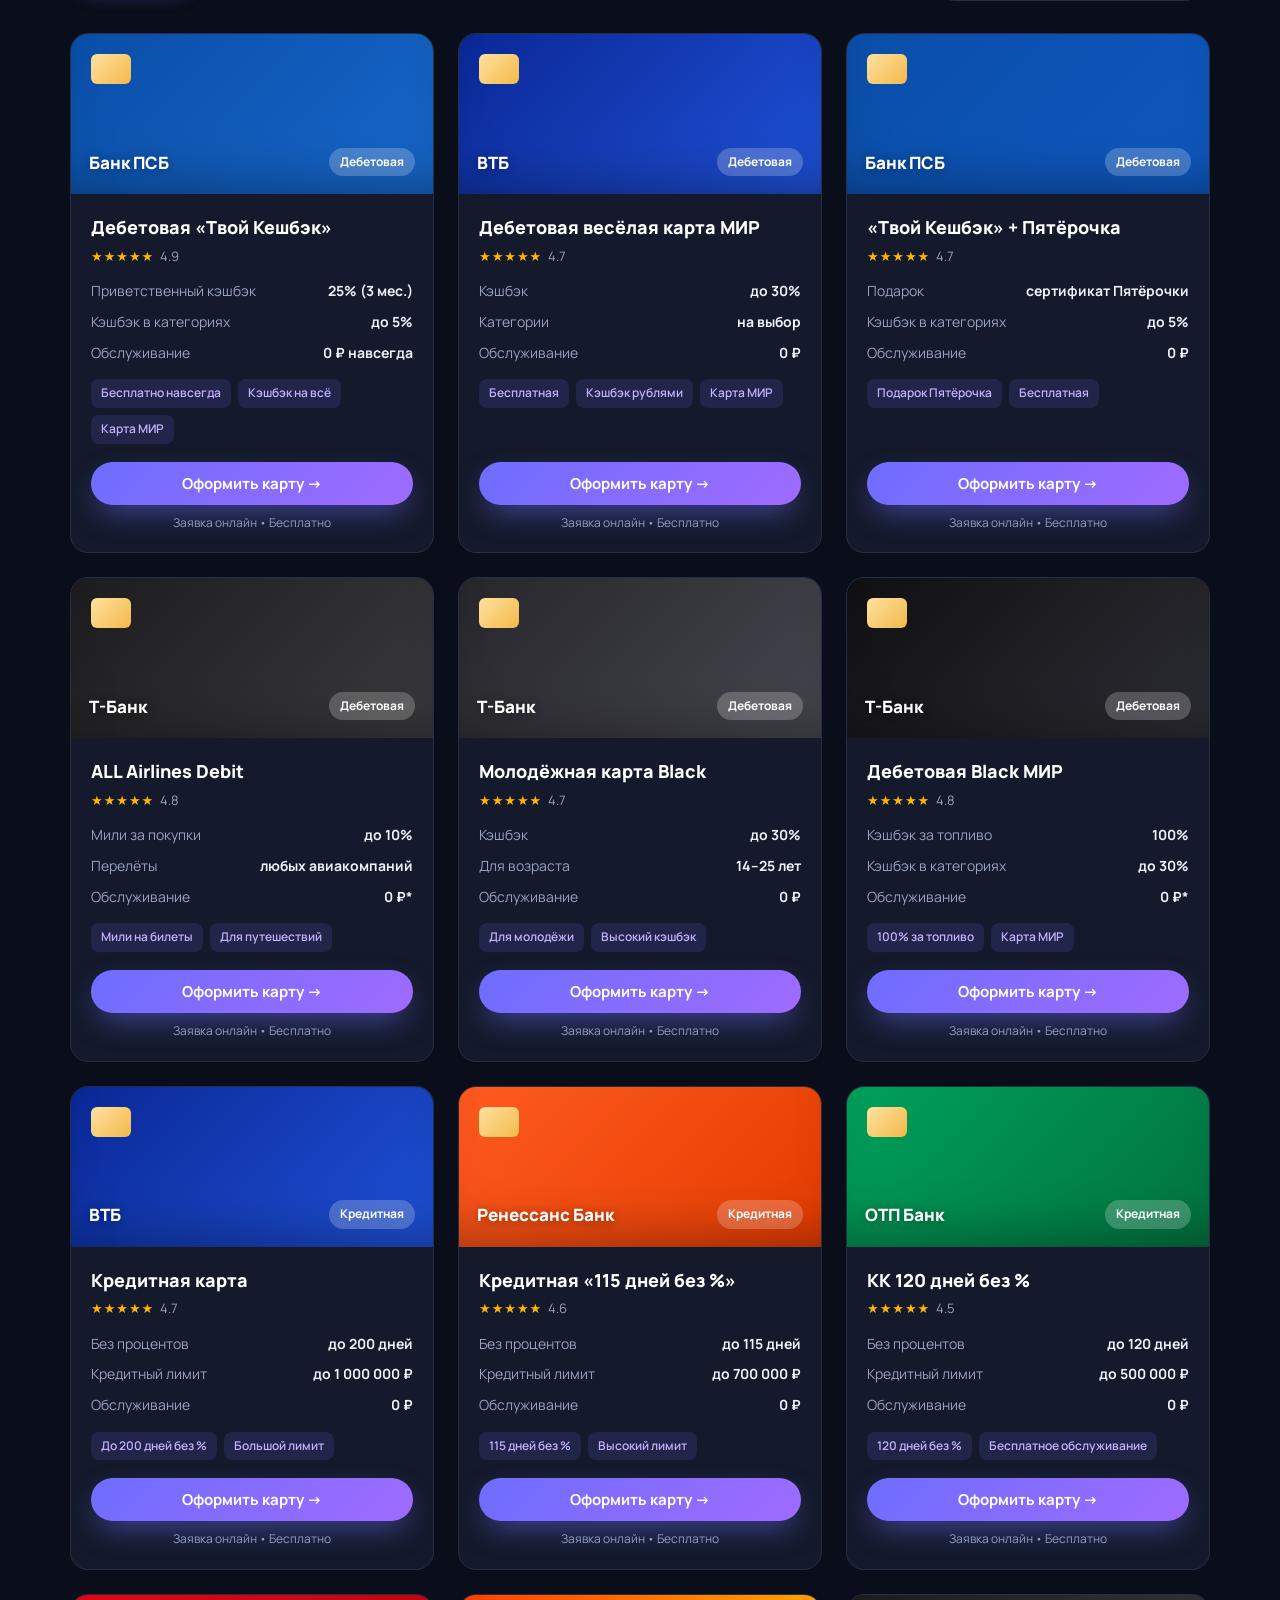
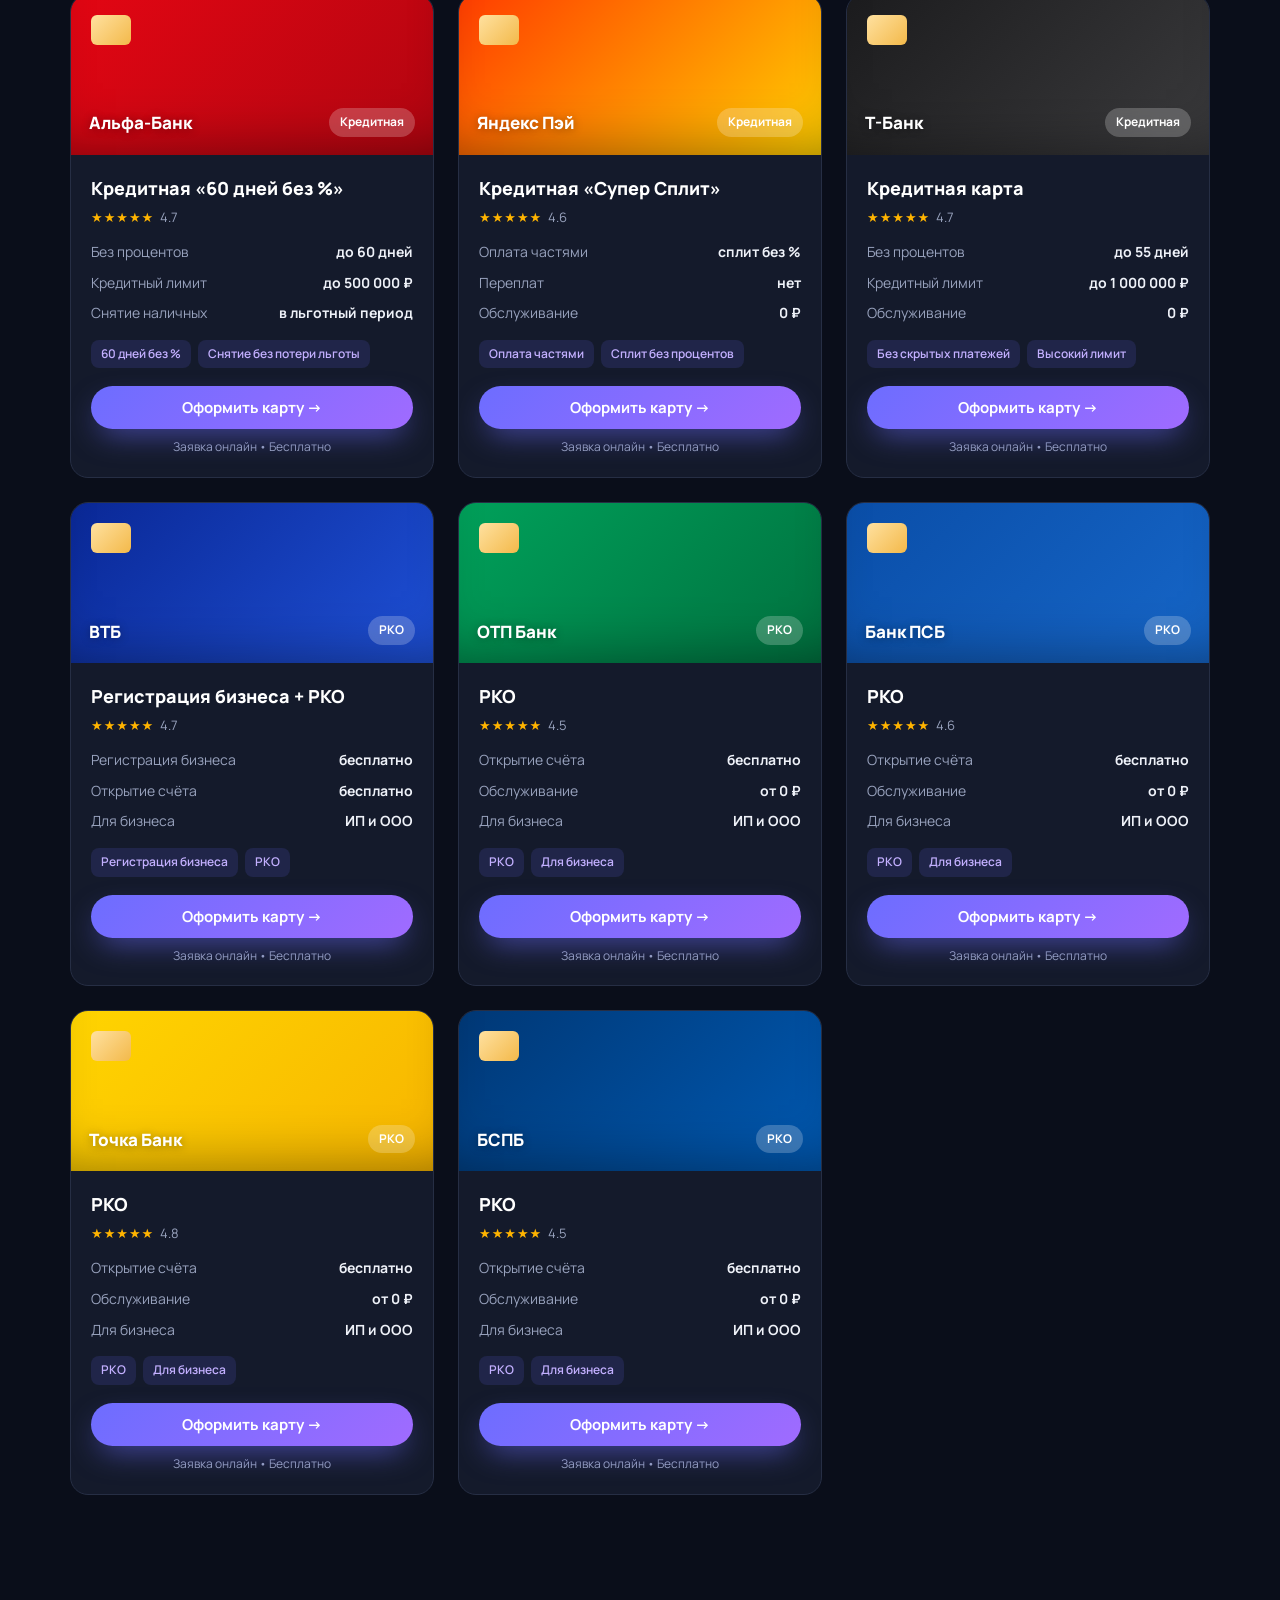
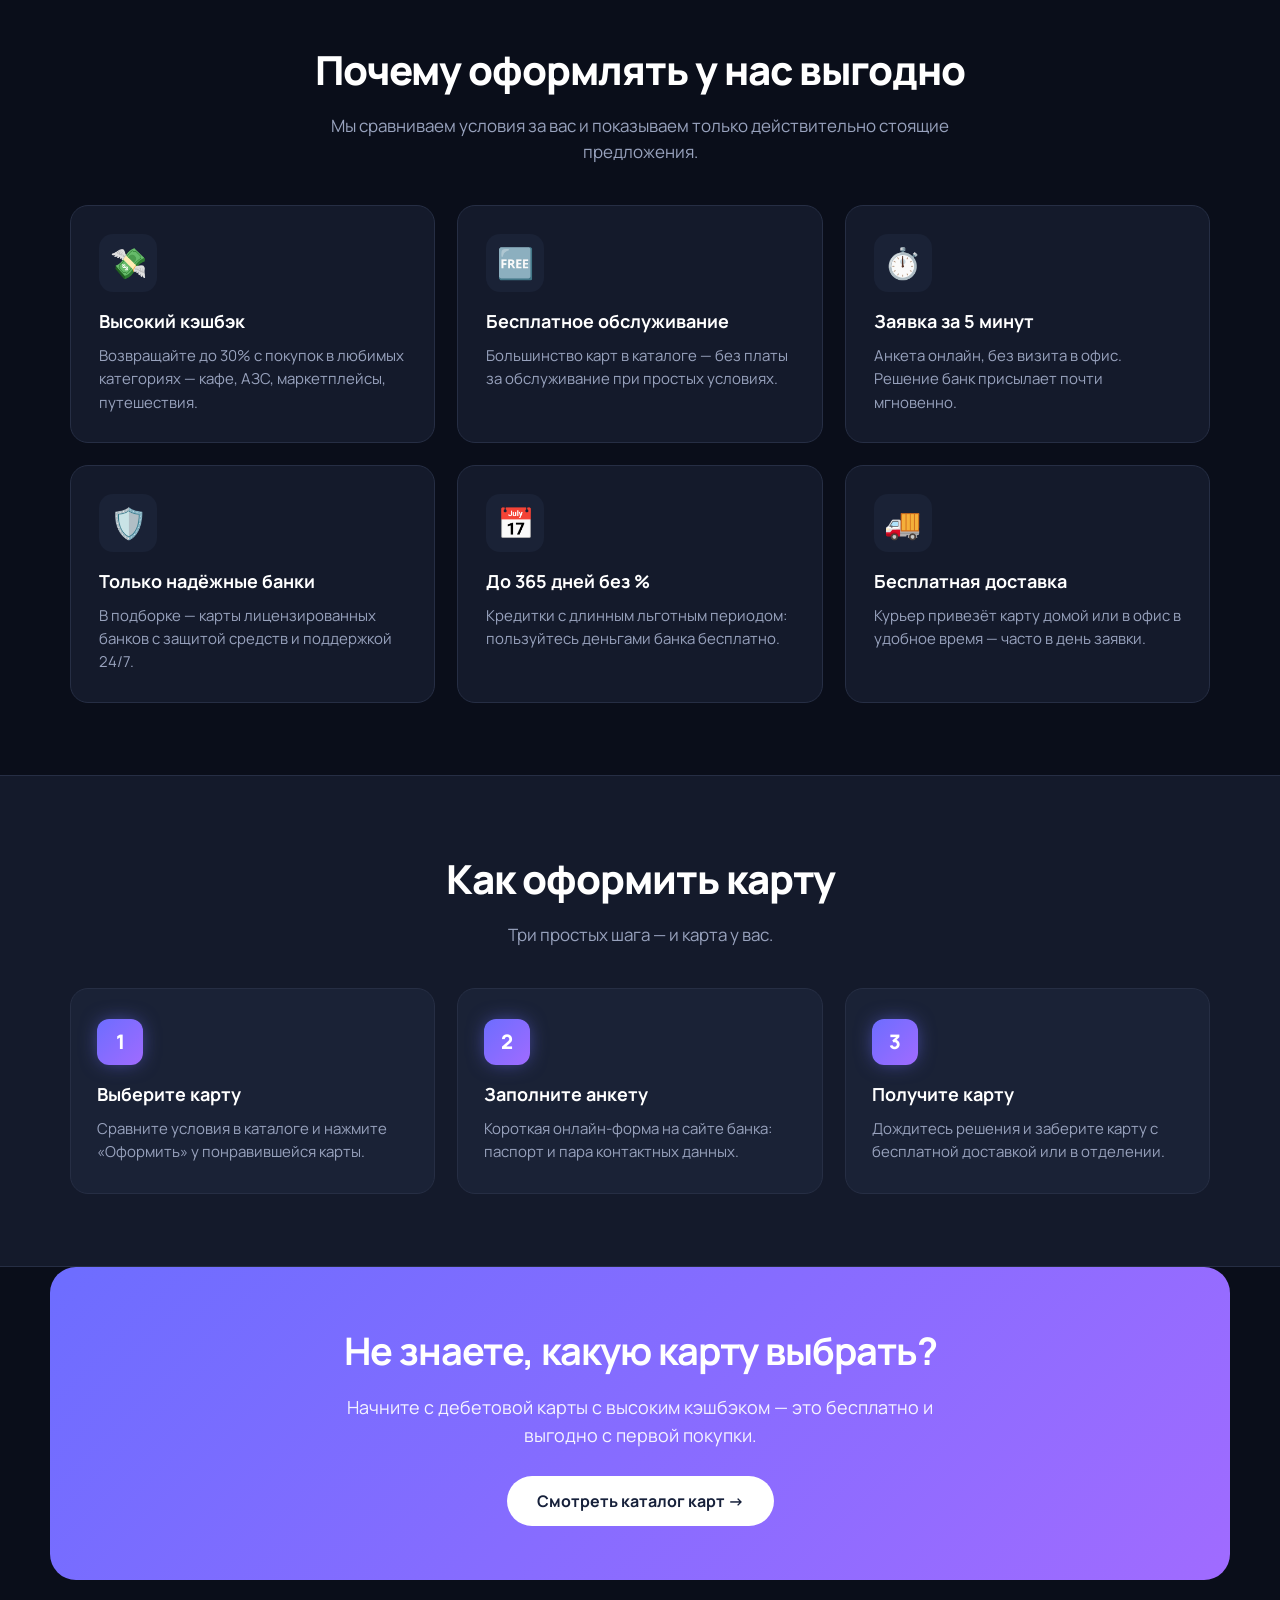
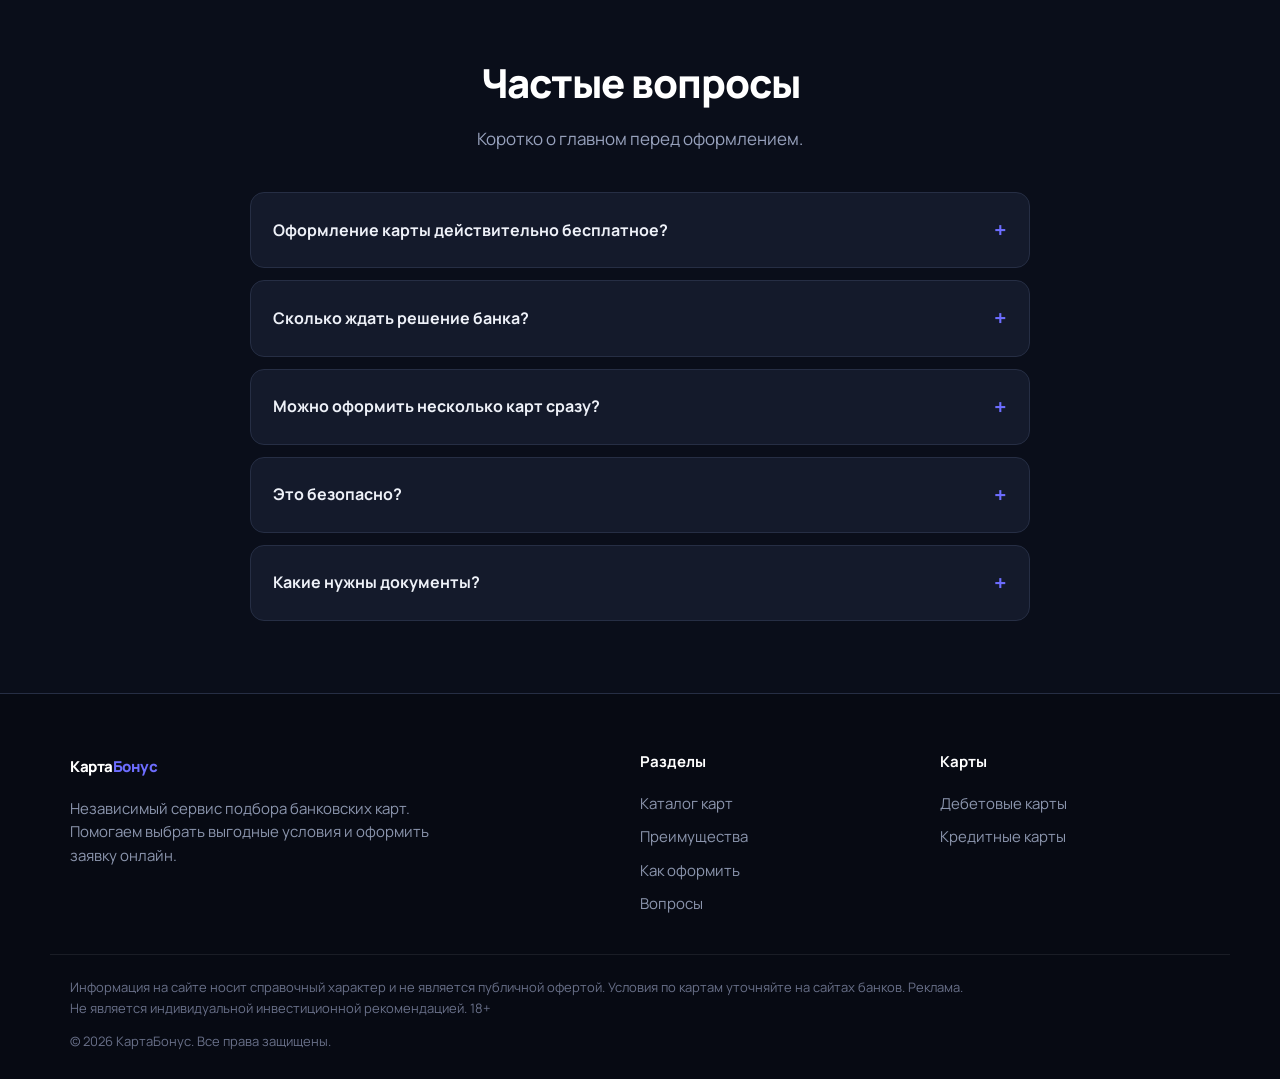
==== commit b2971f43: "Add affiliate links for approved Pampadu offers" ====
--- a/index.html
+++ b/index.html
@@ -87,6 +87,7 @@
           <button class="filter active" data-filter="all">Все карты</button>
           <button class="filter" data-filter="debit">Дебетовые</button>
           <button class="filter" data-filter="credit">Кредитные</button>
+          <button class="filter" data-filter="business">РКО / Бизнес</button>
         </div>
         <div class="search">
           <input type="search" id="search" placeholder="Поиск по банку или названию…" />
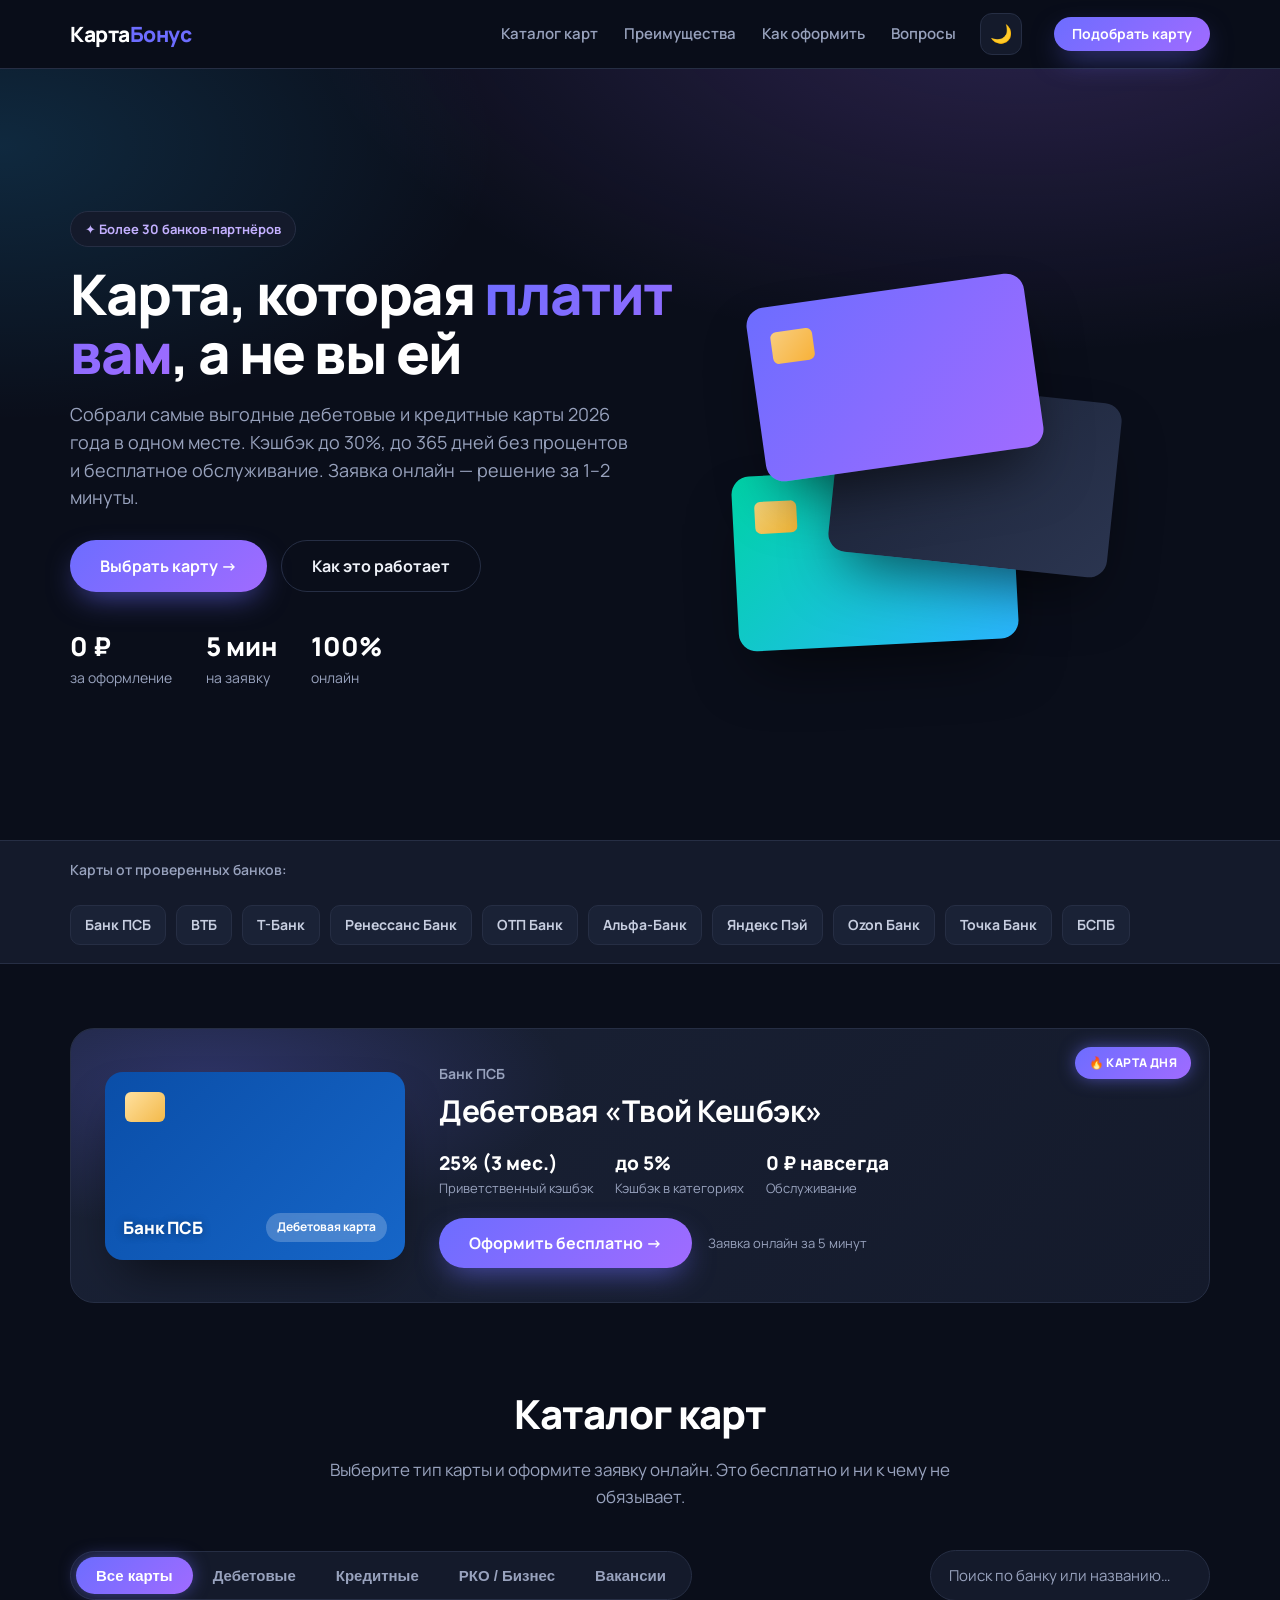
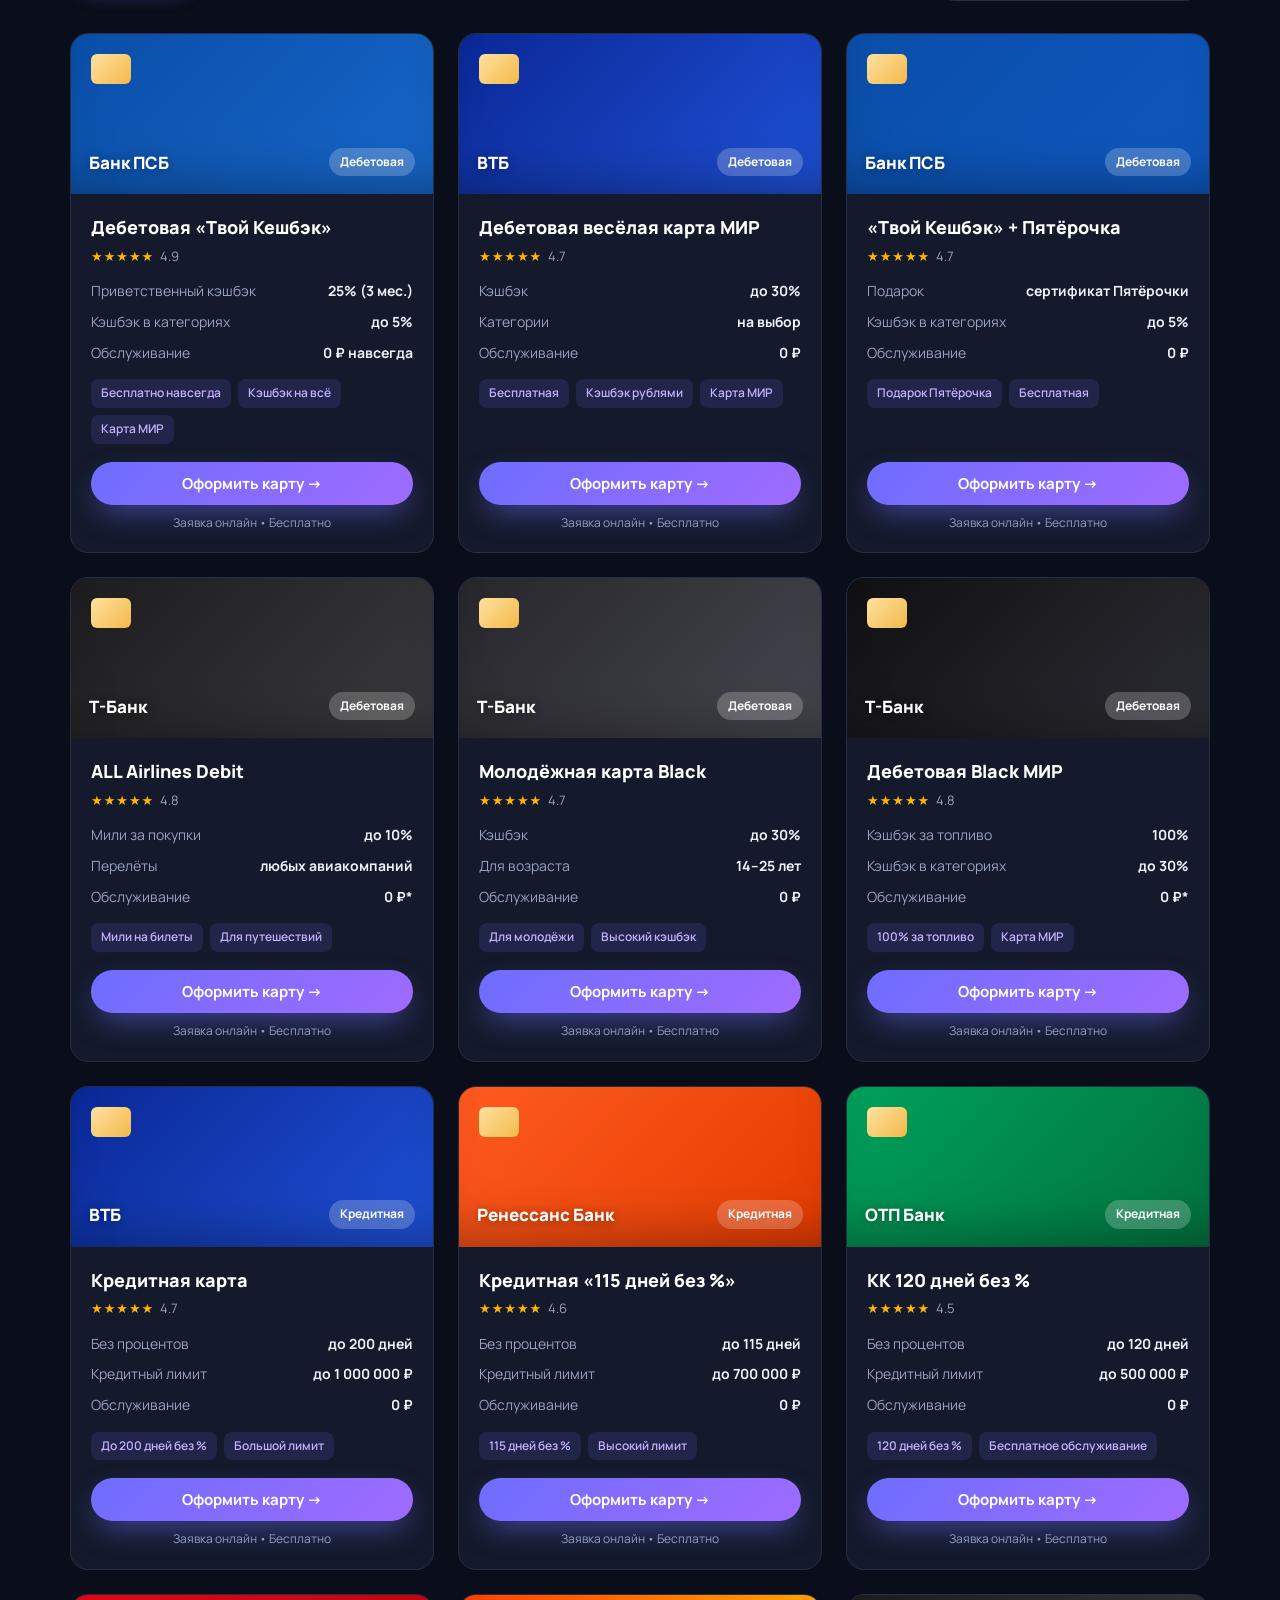
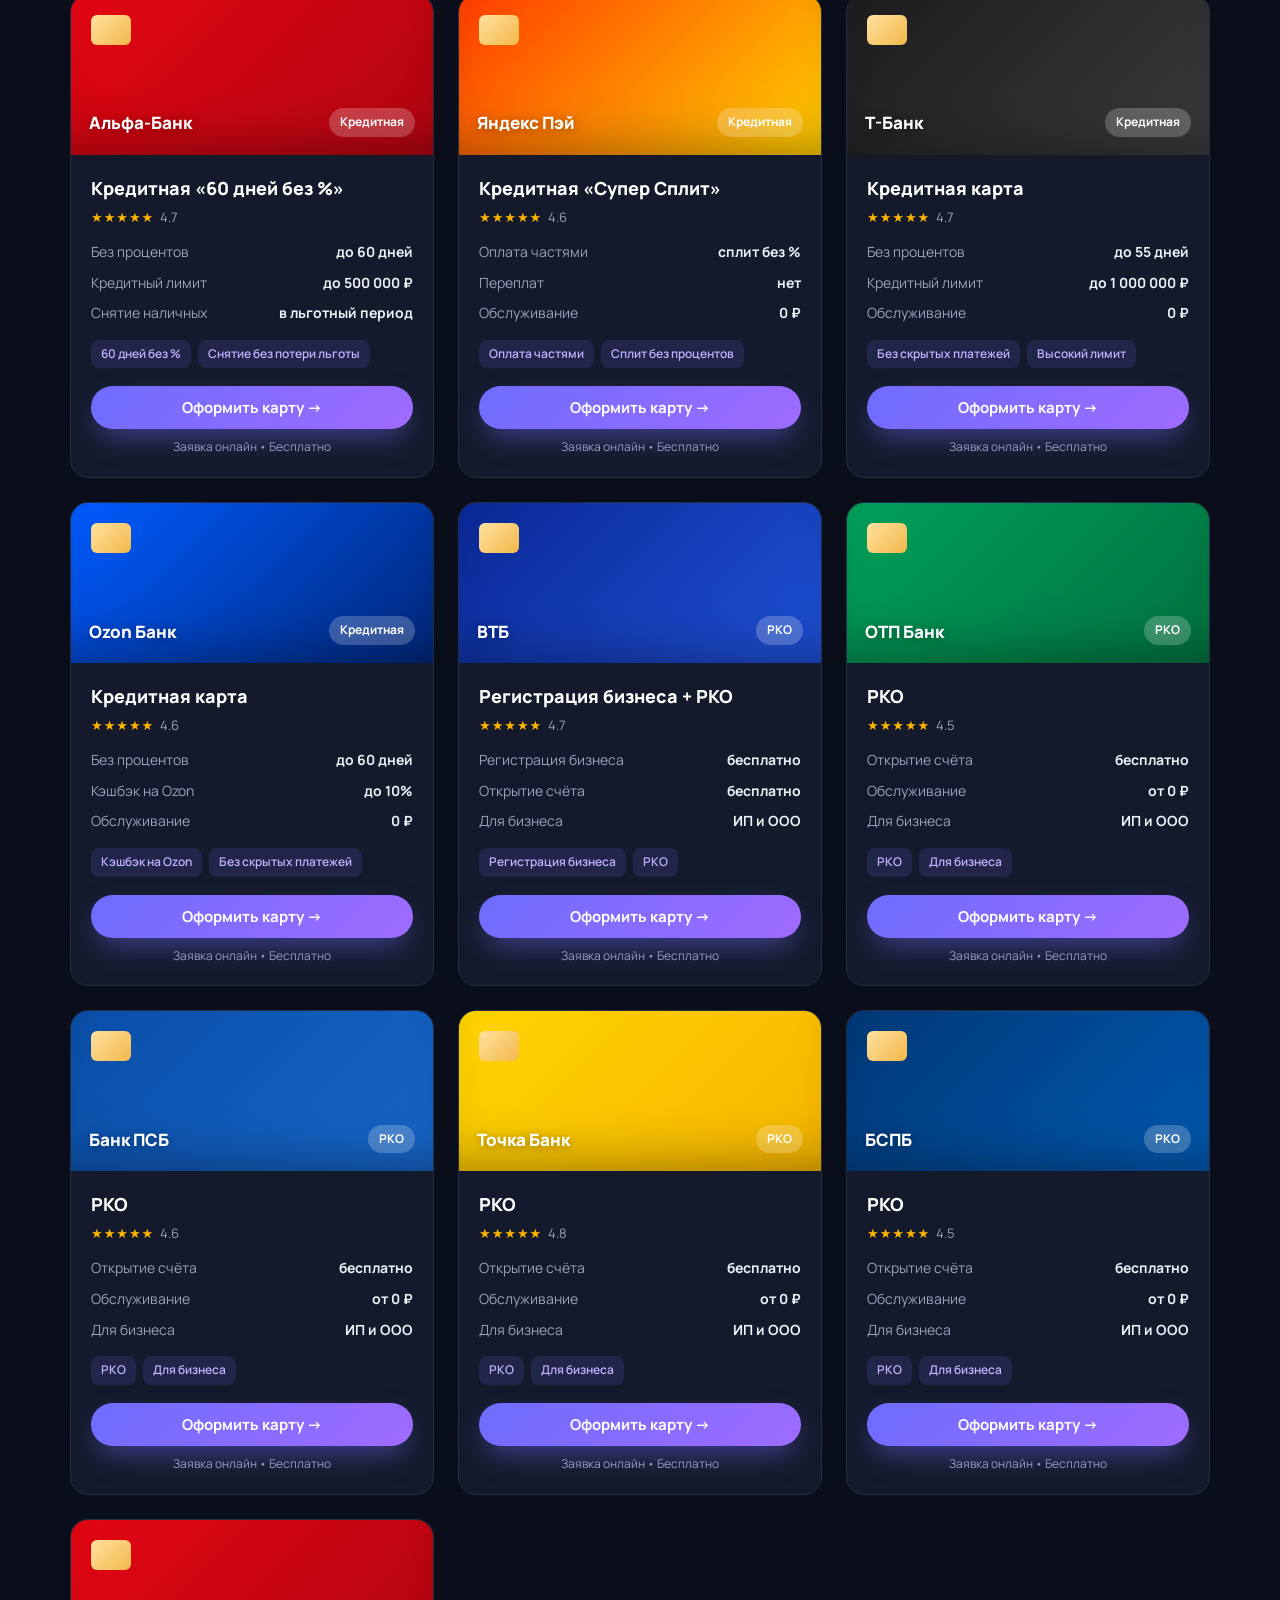
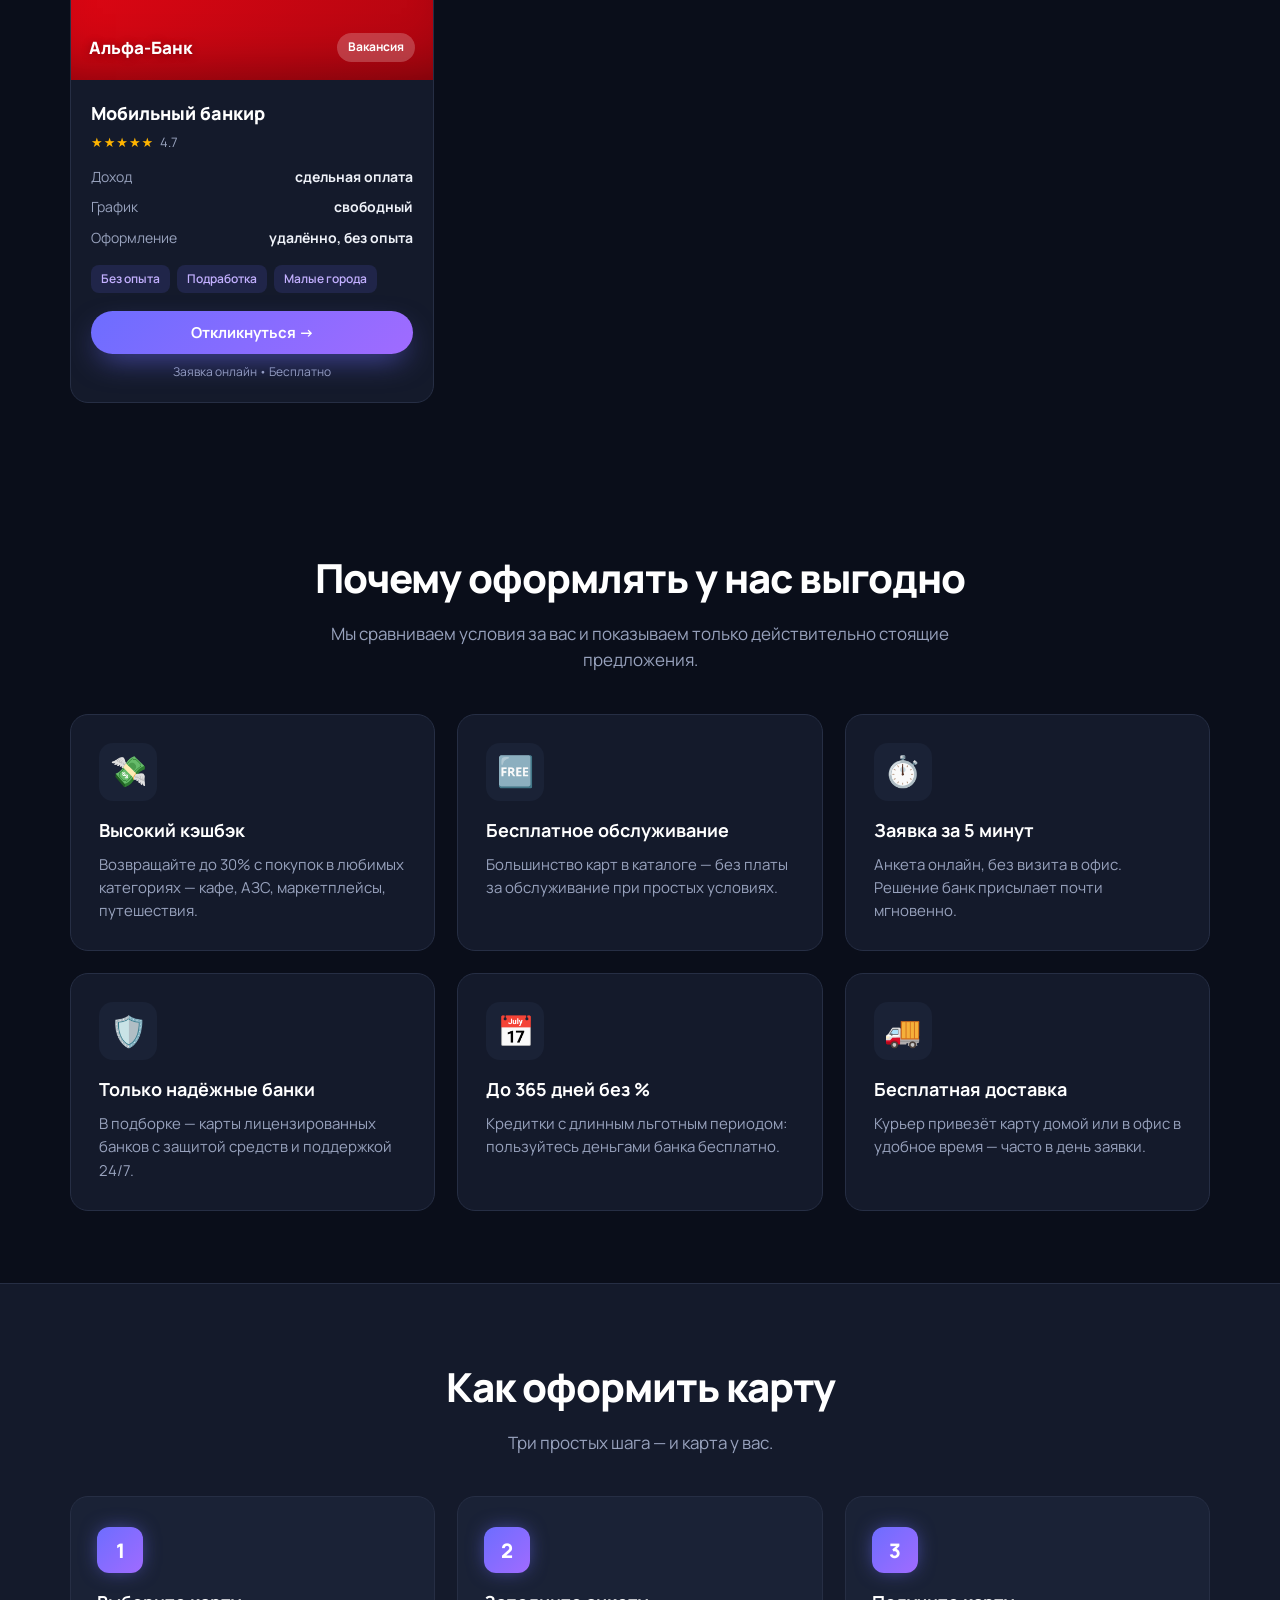
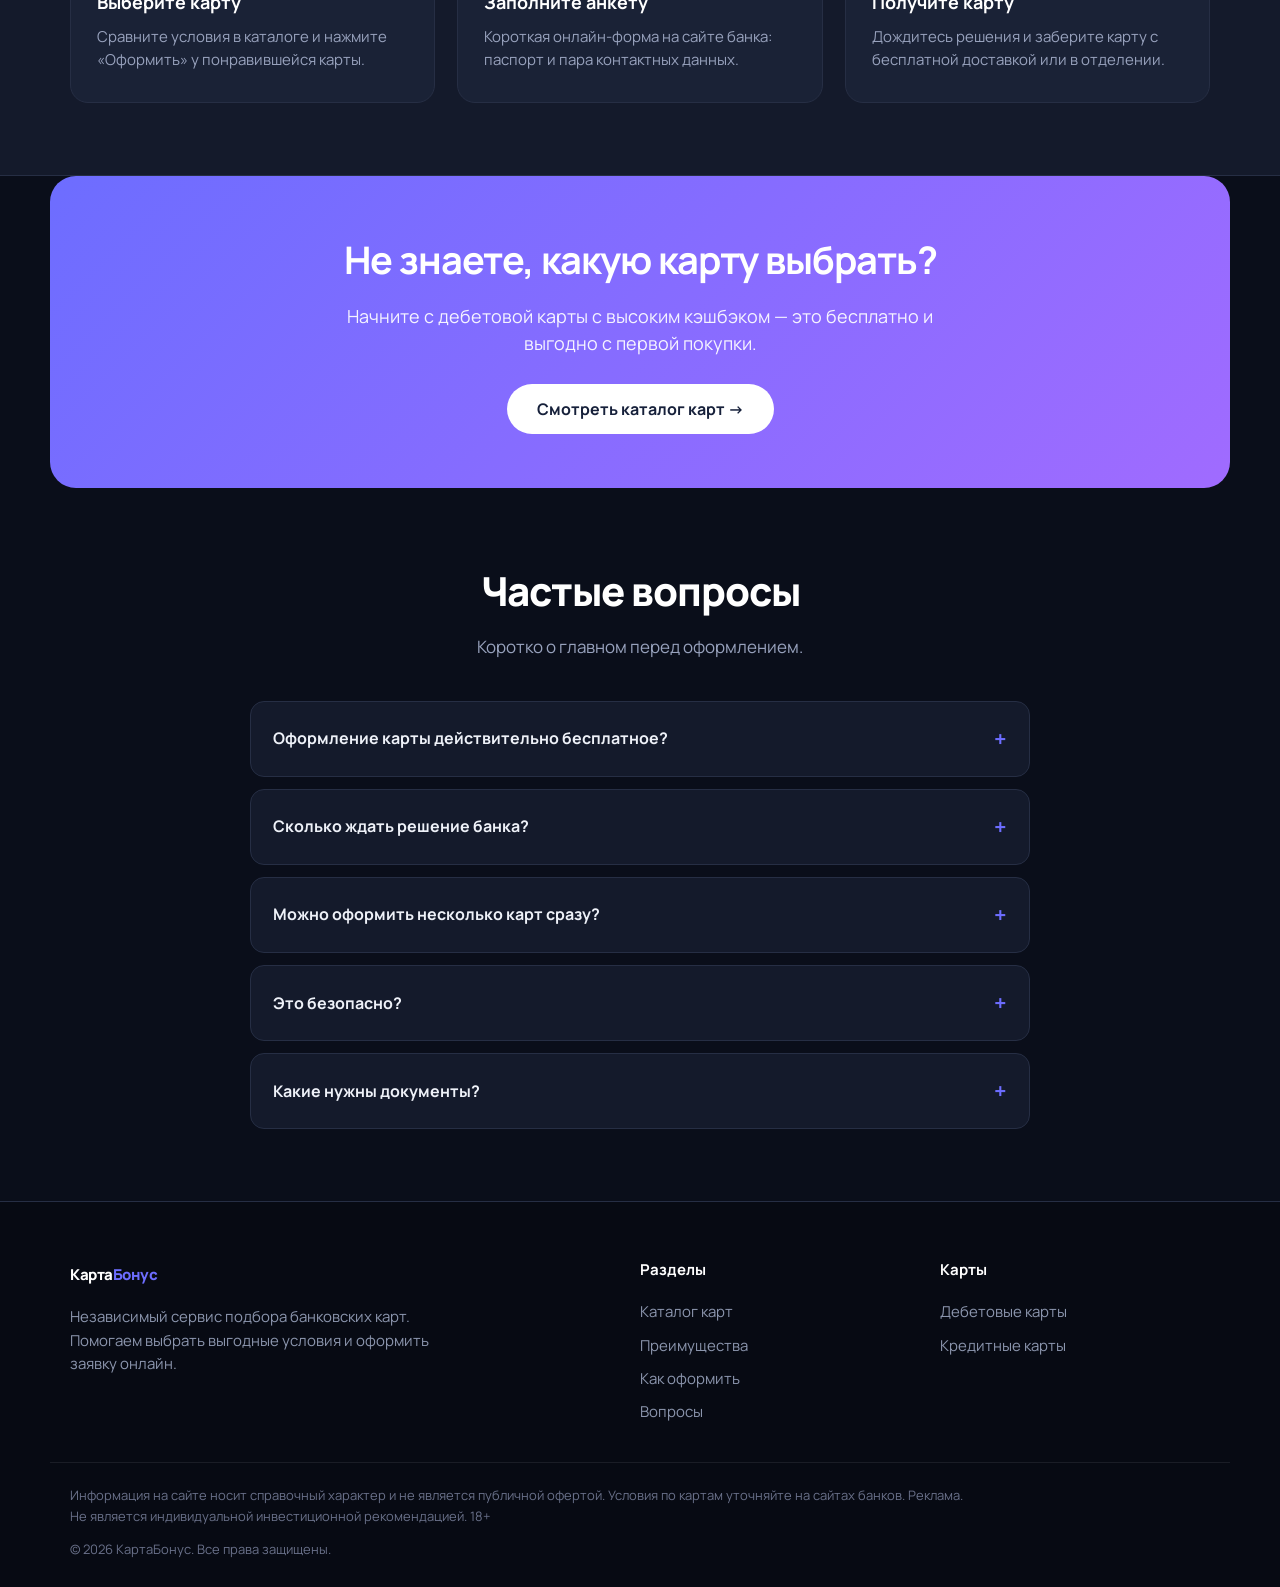
==== commit 43e5cb36: "Add Alfa-Bank Mobile Banker vacancy offer" ====
--- a/index.html
+++ b/index.html
@@ -88,6 +88,7 @@
           <button class="filter" data-filter="debit">Дебетовые</button>
           <button class="filter" data-filter="credit">Кредитные</button>
           <button class="filter" data-filter="business">РКО / Бизнес</button>
+          <button class="filter" data-filter="work">Вакансии</button>
         </div>
         <div class="search">
           <input type="search" id="search" placeholder="Поиск по банку или названию…" />
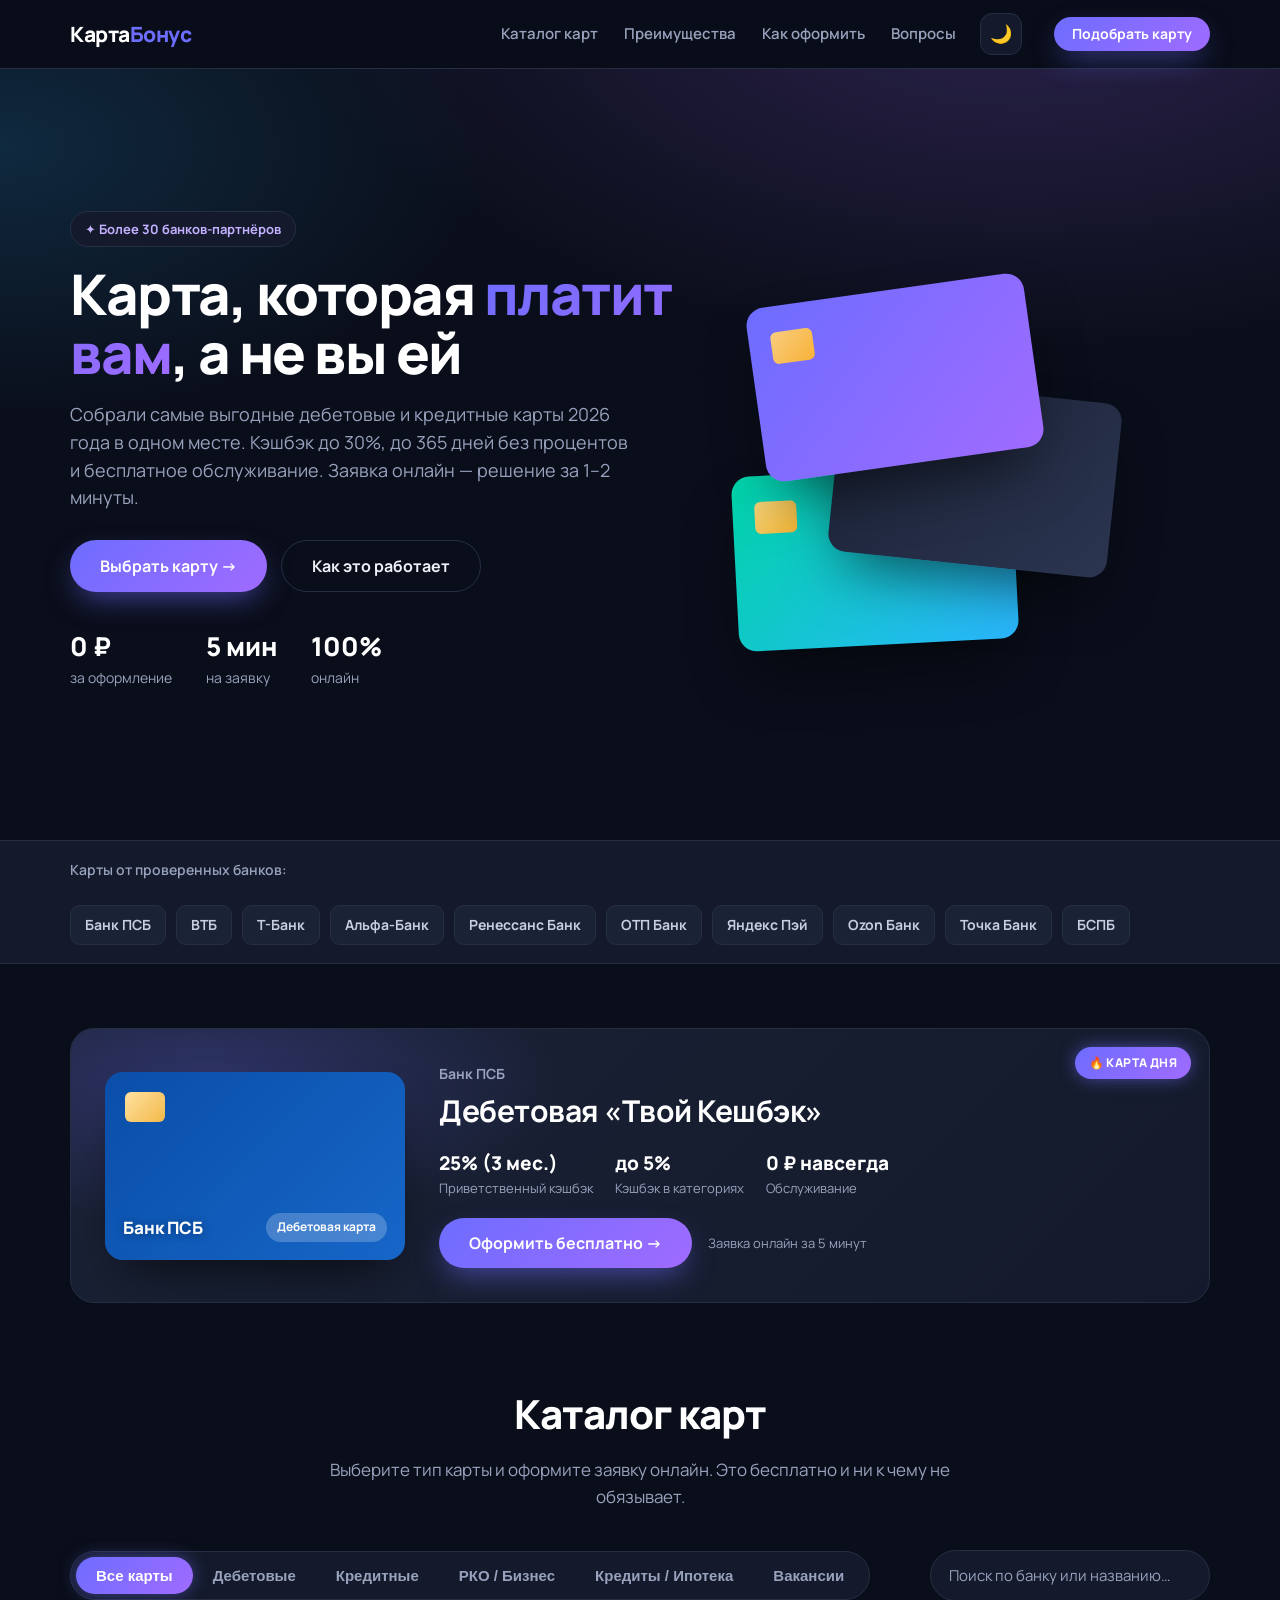
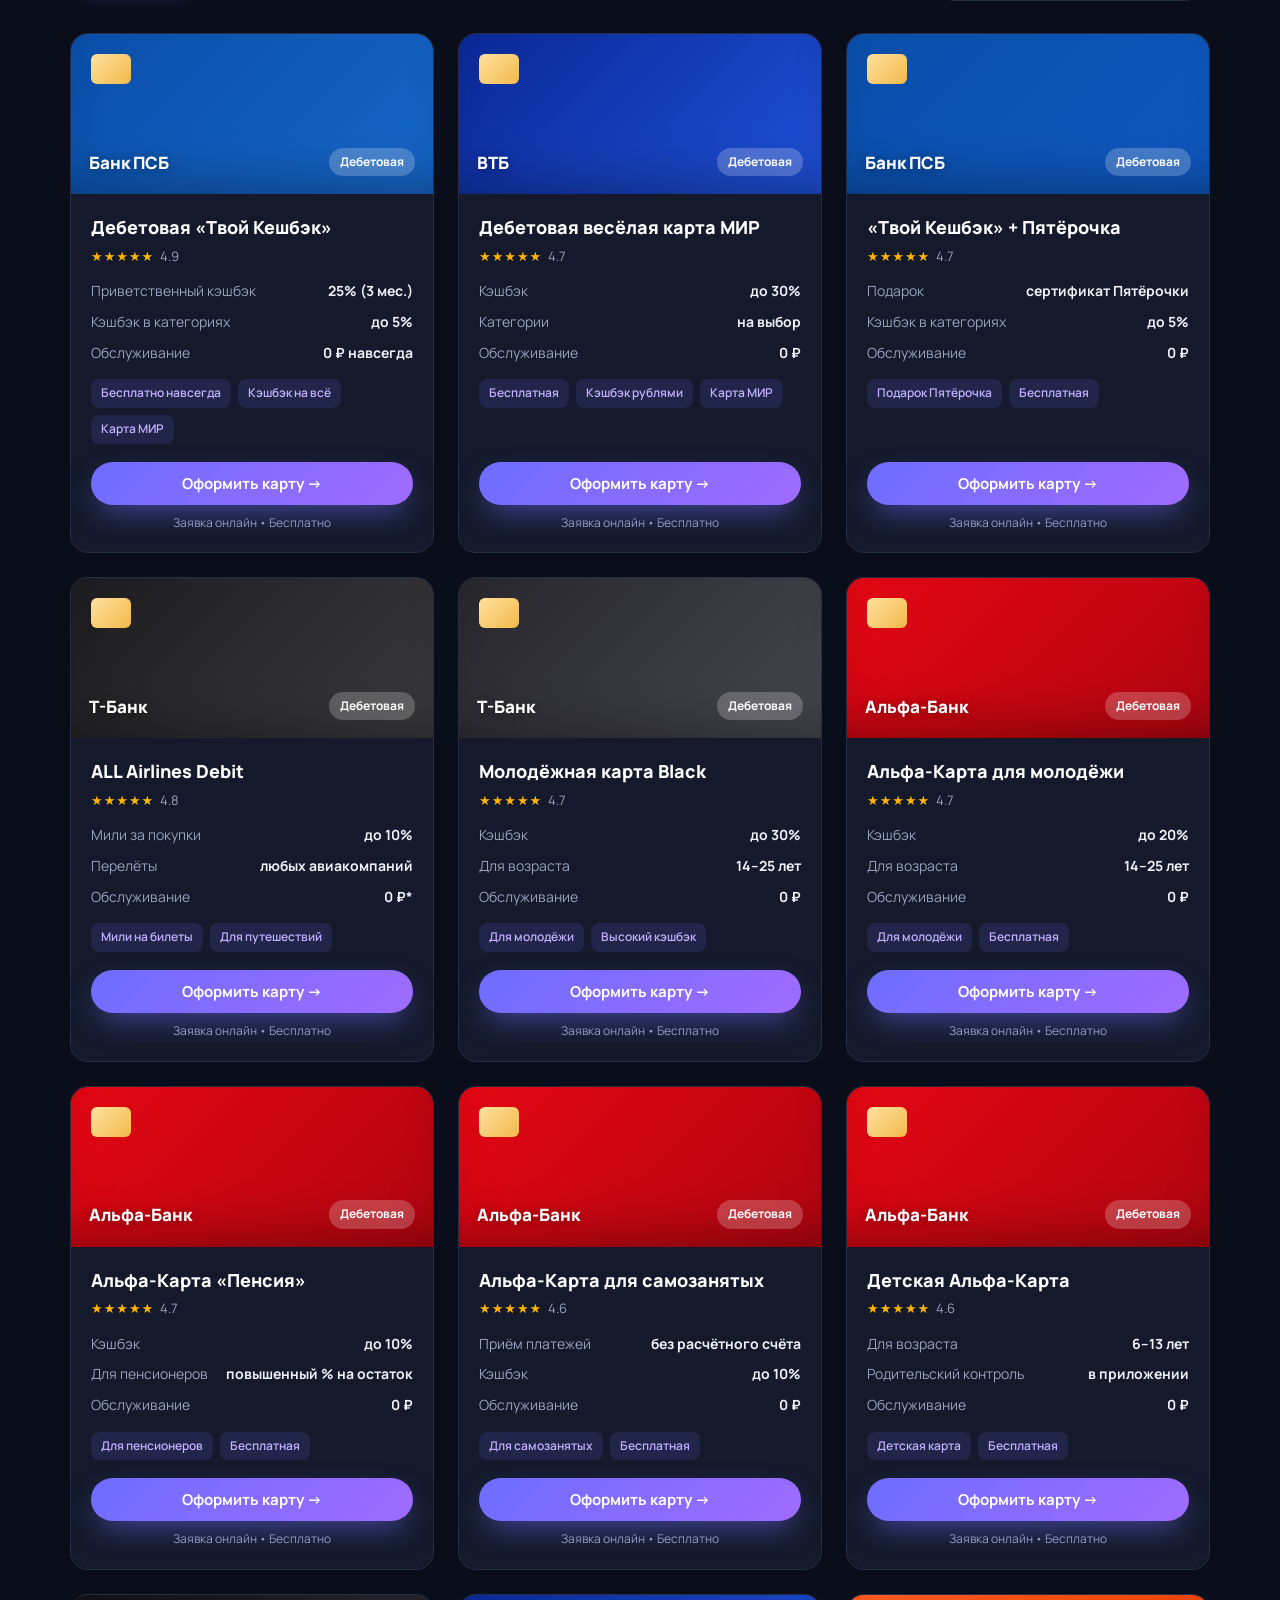
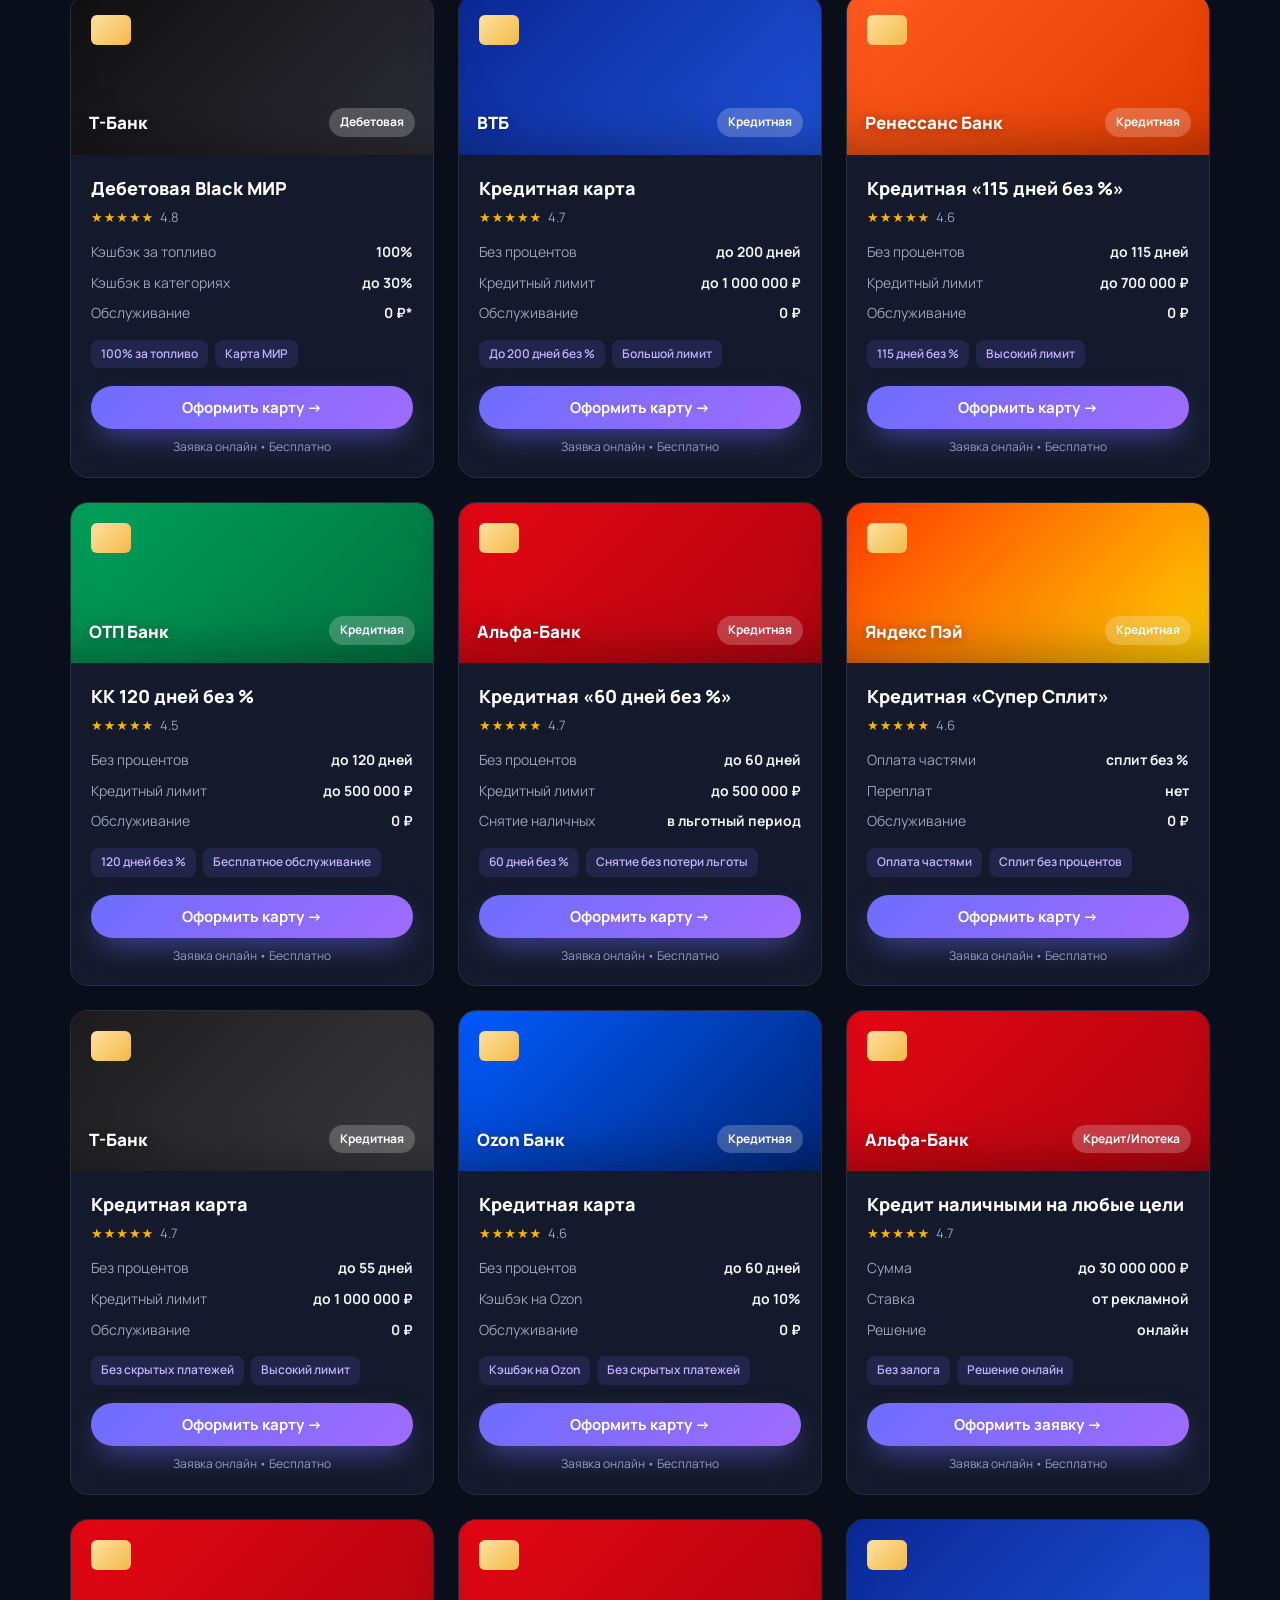
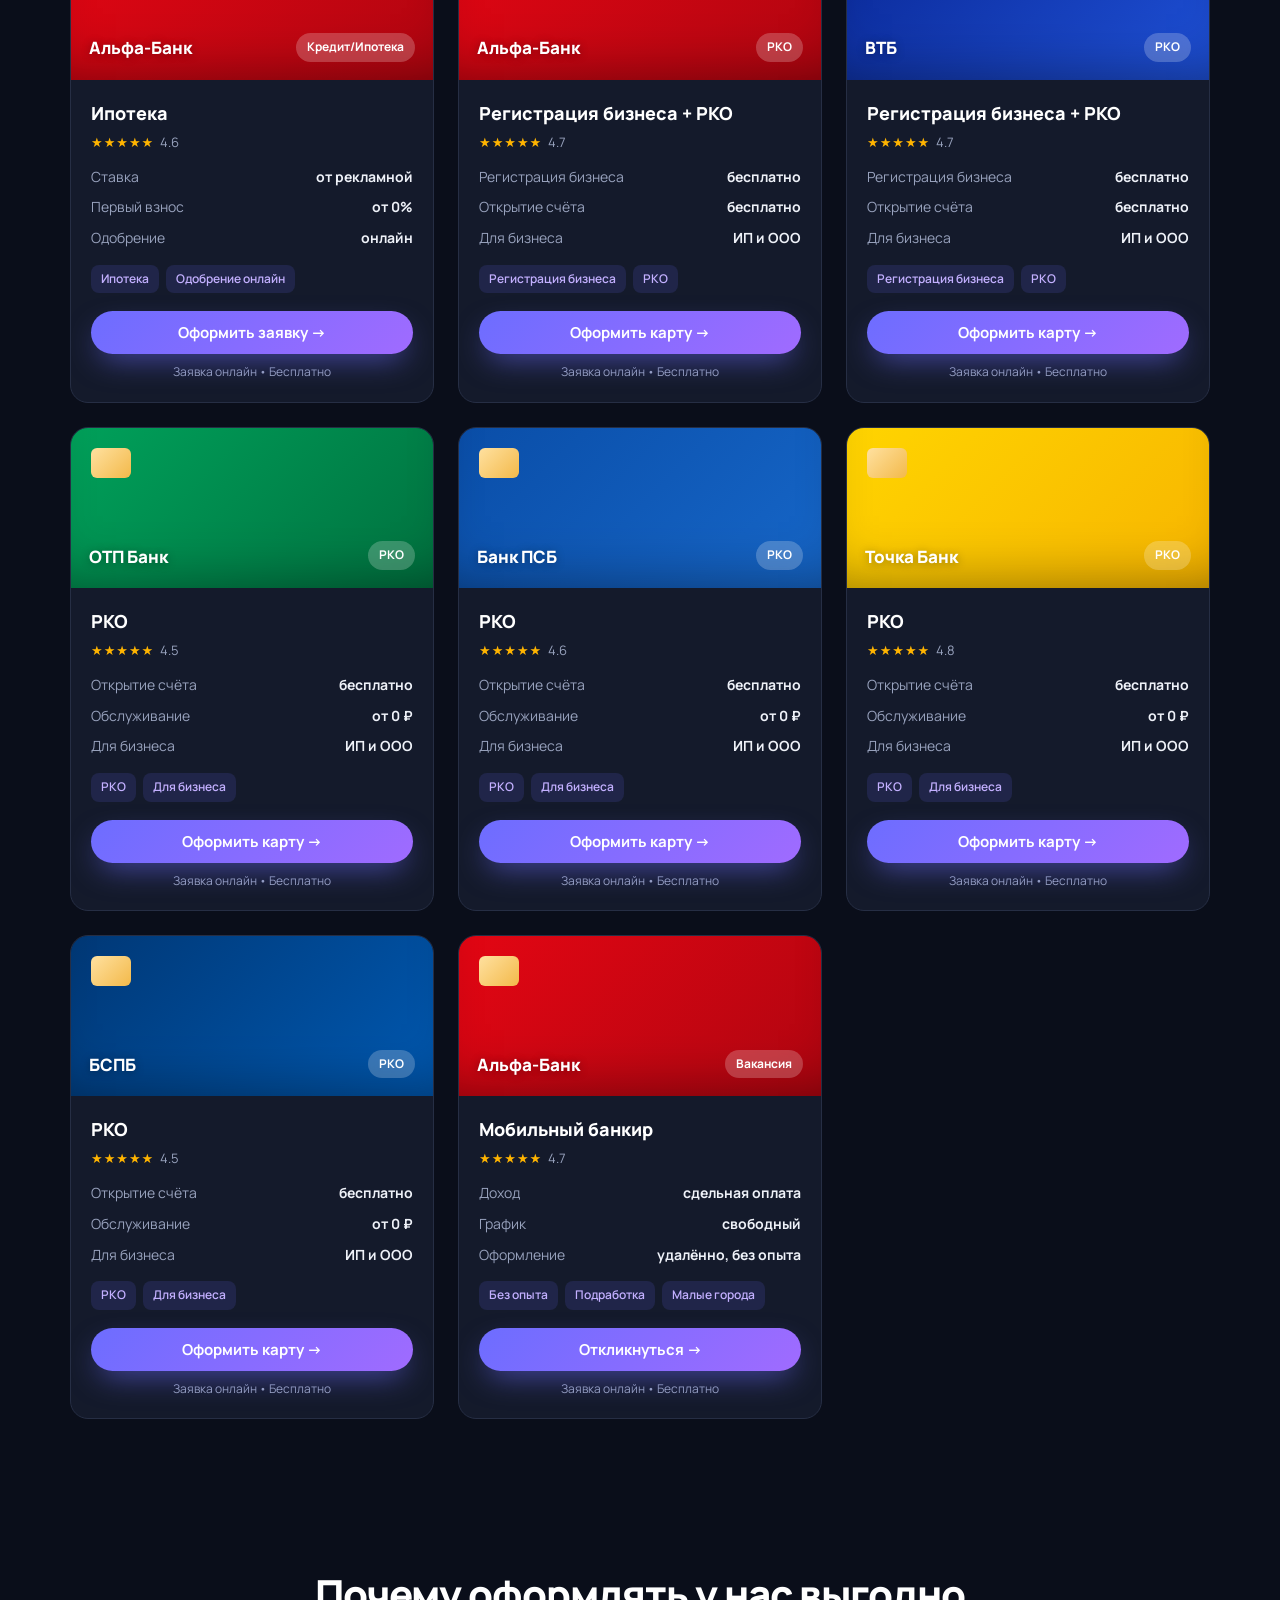
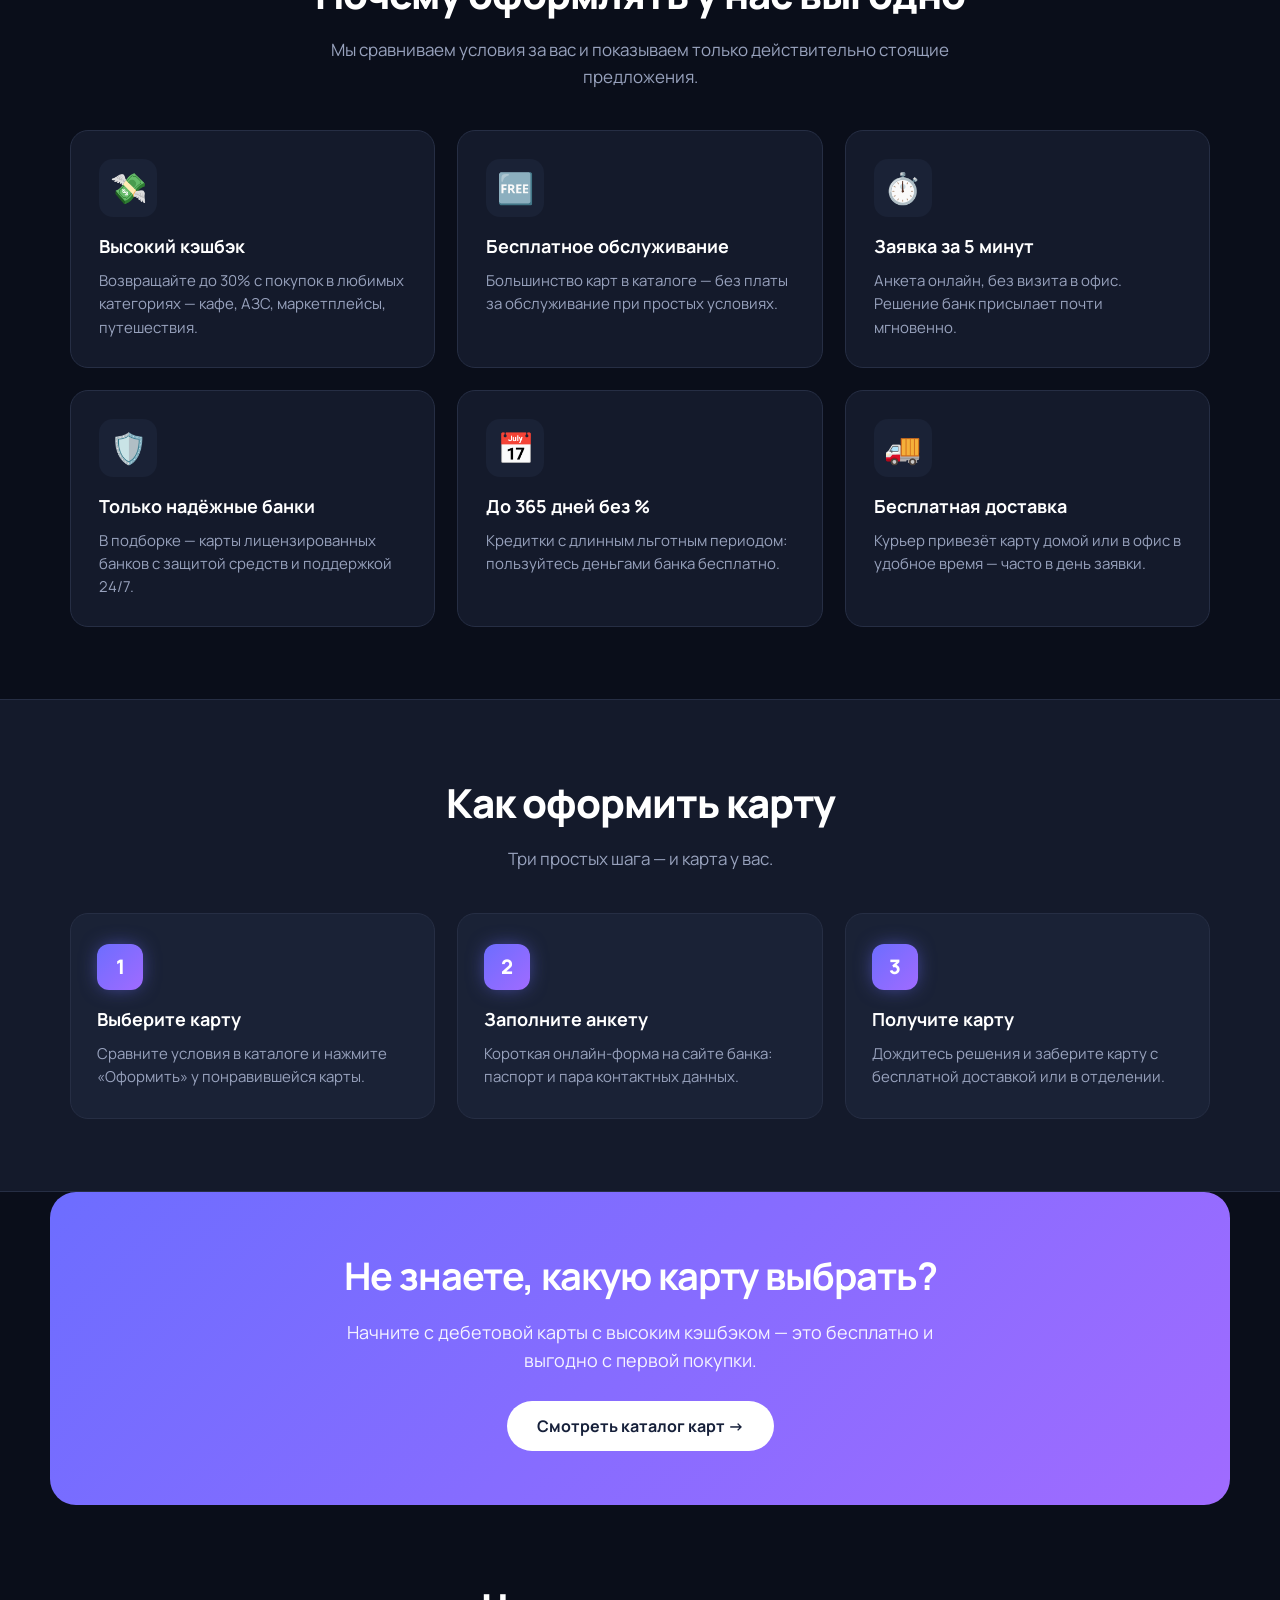
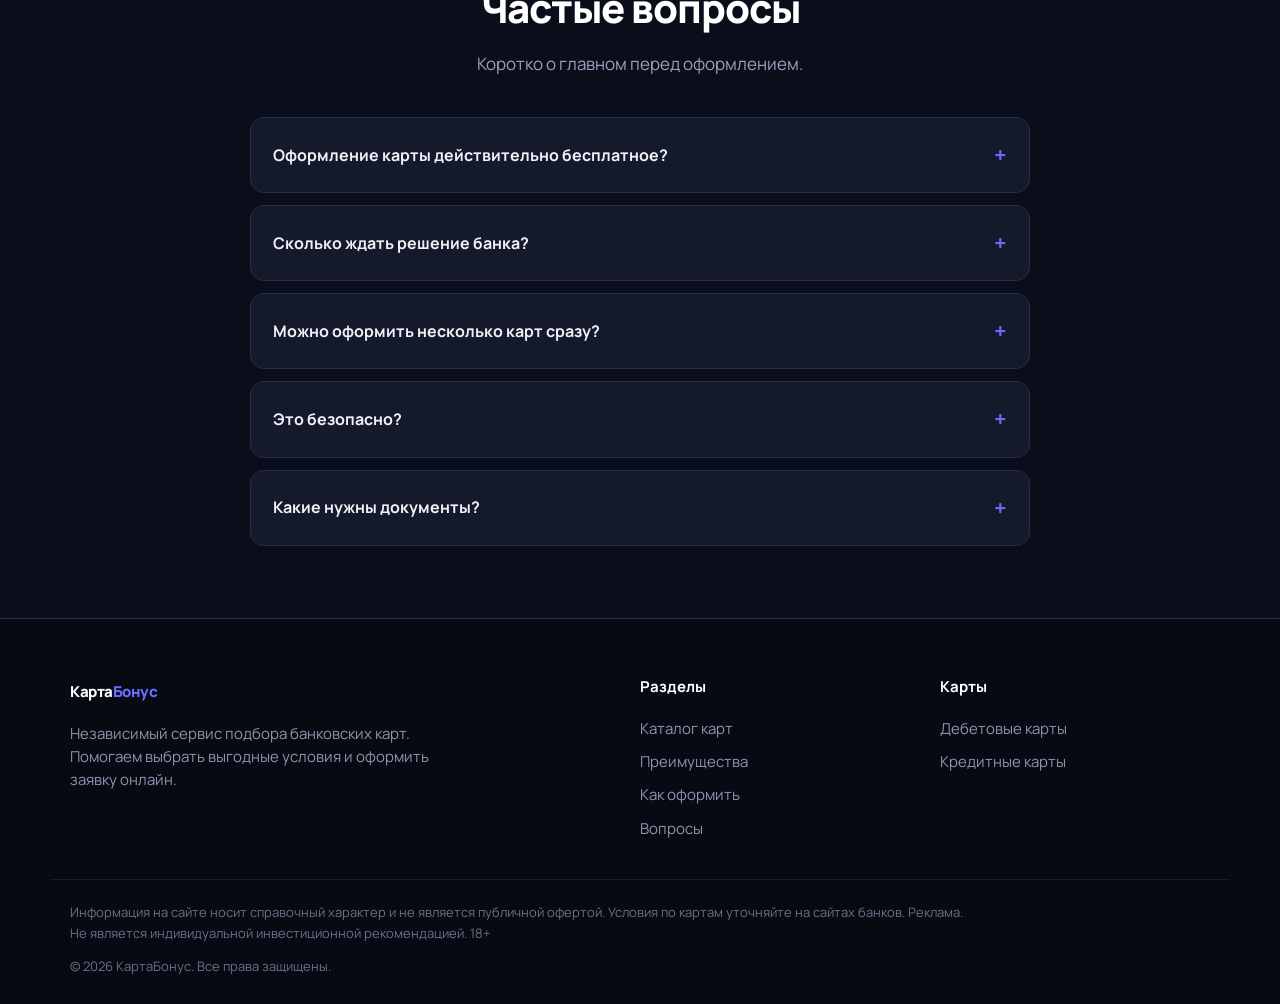
==== commit 08240058: "Add 7 Alfa-Bank offers: youth/pension/self-employed/kids debit cards, cash loan, mortgage, business " ====
--- a/index.html
+++ b/index.html
@@ -88,6 +88,7 @@
           <button class="filter" data-filter="debit">Дебетовые</button>
           <button class="filter" data-filter="credit">Кредитные</button>
           <button class="filter" data-filter="business">РКО / Бизнес</button>
+          <button class="filter" data-filter="loan">Кредиты / Ипотека</button>
           <button class="filter" data-filter="work">Вакансии</button>
         </div>
         <div class="search">
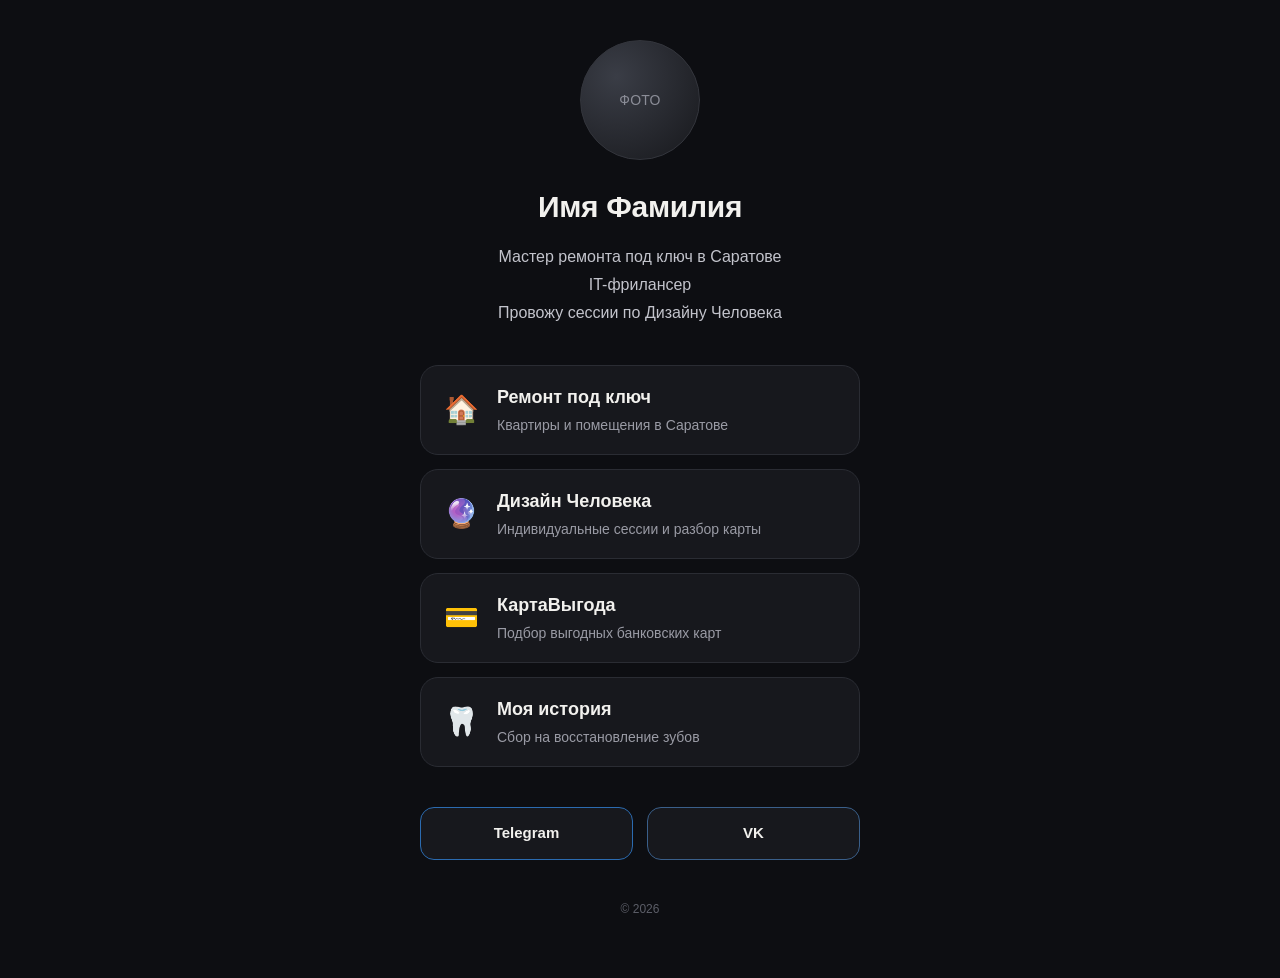
==== commit a03fa81d: "Create index.html" ====
--- a/index.html
+++ b/index.html
@@ -1,195 +1,163 @@
 <!DOCTYPE html>
 <html lang="ru">
 <head>
-  <meta charset="UTF-8" />
-  <meta name="viewport" content="width=device-width, initial-scale=1.0" />
-  <title>КартаБонус — лучшие кредитные и дебетовые карты 2026, онлайн-заявка</title>
-  <meta name="description" content="Каталог выгодных дебетовых и кредитных карт от ведущих банков. Кэшбэк до 30%, до 365 дней без процентов, бесплатное обслуживание. Оформите карту онлайн за 5 минут." />
-  <link rel="preconnect" href="https://fonts.googleapis.com" />
-  <link rel="preconnect" href="https://fonts.gstatic.com" crossorigin />
-  <link href="https://fonts.googleapis.com/css2?family=Manrope:wght@400;500;600;700;800&display=swap" rel="stylesheet" />
-  <link rel="stylesheet" href="style.css" />
+<meta charset="UTF-8" />
+<meta name="viewport" content="width=device-width, initial-scale=1.0" />
+<title>Личная страница — визитка</title>
+<meta name="description" content="Личная визитка: ремонт под ключ, IT-фриланс, сессии по Дизайну Человека и другие проекты." />
+<script>
+  // ===== Константы-ссылки (заглушки, заменить на реальные) =====
+  const LINK_REMONT   = '#remont';
+  const LINK_HD       = './human-design.html';
+  const LINK_KARTA    = './karta.html';
+  const LINK_SBOR     = './sbor.html';
+  const LINK_TELEGRAM = 'https://t.me/username';
+  const LINK_VK       = 'https://vk.com/username';
+</script>
+<style>
+  *{box-sizing:border-box;}
+  html,body{margin:0;padding:0;}
+  body{
+    background:#0d0e12;
+    color:#f2f1ee;
+    font-family:-apple-system,BlinkMacSystemFont,"Segoe UI",Roboto,Arial,sans-serif;
+    line-height:1.5;
+    min-height:100vh;
+    display:flex;
+    flex-direction:column;
+    align-items:center;
+    padding:40px 20px 60px;
+  }
+  .wrap{width:100%;max-width:440px;display:flex;flex-direction:column;align-items:center;}
+  .avatar{
+    width:120px;height:120px;border-radius:50%;
+    background:radial-gradient(circle at 30% 30%, #3a3d46, #17181c);
+    border:1px solid #33353c;
+    display:flex;align-items:center;justify-content:center;
+    font-size:14px;color:#8b8d97;
+    margin-bottom:24px;
+    letter-spacing:.02em;
+  }
+  h1{
+    font-size:30px;
+    font-weight:700;
+    margin:0 0 12px;
+    text-align:center;
+    letter-spacing:-.01em;
+  }
+  .bio{
+    text-align:center;
+    color:#c3c4cc;
+    font-size:16px;
+    margin:0 0 36px;
+    max-width:360px;
+  }
+  .bio p{margin:4px 0;}
+  .cards{
+    width:100%;
+    display:flex;
+    flex-direction:column;
+    gap:14px;
+    margin-bottom:40px;
+  }
+  .card{
+    display:flex;
+    align-items:center;
+    gap:16px;
+    width:100%;
+    background:#17181d;
+    border:1px solid #2a2c33;
+    border-radius:18px;
+    padding:18px 20px;
+    text-decoration:none;
+    color:inherit;
+    transition:transform .15s ease, background .15s ease, border-color .15s ease;
+  }
+  .card:active{transform:scale(.98);background:#1d1f26;}
+  @media (hover:hover){
+    .card:hover{border-color:#4a4d58;background:#1b1c22;}
+  }
+  .card-ico{font-size:28px;line-height:1;flex-shrink:0;width:40px;text-align:center;}
+  .card-text h2{font-size:18px;margin:0 0 4px;font-weight:600;}
+  .card-text p{font-size:14px;margin:0;color:#9a9ba5;}
+  .contacts{
+    display:flex;
+    gap:14px;
+    width:100%;
+  }
+  .contact-btn{
+    flex:1;
+    text-align:center;
+    padding:14px 10px;
+    border-radius:14px;
+    text-decoration:none;
+    font-size:15px;
+    font-weight:600;
+    border:1px solid #34363e;
+    color:#f2f1ee;
+    background:#17181d;
+  }
+  .contact-btn.tg{border-color:#2b6bb0;}
+  .contact-btn.vk{border-color:#3a5f8a;}
+  footer{margin-top:40px;color:#5c5e68;font-size:12px;text-align:center;}
+</style>
 </head>
 <body>
-
-  <!-- ===== HEADER ===== -->
-  <header class="site-header" id="top">
-    <div class="container header-inner">
-      <a href="#top" class="logo">Карта<span>Бонус</span></a>
-      <nav class="nav">
-        <a href="#cards">Каталог карт</a>
-        <a href="#benefits">Преимущества</a>
-        <a href="#how">Как оформить</a>
-        <a href="#faq">Вопросы</a>
-      </nav>
-      <button class="theme-toggle" id="themeToggle" aria-label="Сменить тему" title="Сменить тему">
-        <span class="ic-moon">🌙</span><span class="ic-sun">☀️</span>
-      </button>
-      <a href="#cards" class="btn btn-primary btn-sm">Подобрать карту</a>
-      <button class="burger" aria-label="Меню" id="burger"><span></span><span></span><span></span></button>
-    </div>
-  </header>
-
-  <!-- ===== HERO ===== -->
-  <section class="hero">
-    <div class="container hero-inner">
-      <div class="hero-text">
-        <div class="hero-badge">✦ Более 30 банков-партнёров</div>
-        <h1>Карта, которая <span class="grad">платит вам</span>, а не вы ей</h1>
-        <p class="hero-sub">
-          Собрали самые выгодные дебетовые и кредитные карты 2026 года в одном месте.
-          Кэшбэк до&nbsp;30%, до&nbsp;365 дней без процентов и бесплатное обслуживание.
-          Заявка онлайн&nbsp;— решение за 1–2 минуты.
-        </p>
-        <div class="hero-cta">
-          <a href="#cards" class="btn btn-primary btn-lg">Выбрать карту →</a>
-          <a href="#how" class="btn btn-ghost btn-lg">Как это работает</a>
-        </div>
-        <div class="hero-trust">
-          <div><b>0 ₽</b><span>за оформление</span></div>
-          <div><b>5 мин</b><span>на заявку</span></div>
-          <div><b>100%</b><span>онлайн</span></div>
-        </div>
-      </div>
-      <div class="hero-visual" aria-hidden="true">
-        <div class="float-card fc-1"></div>
-        <div class="float-card fc-2"></div>
-        <div class="float-card fc-3"></div>
-      </div>
-    </div>
-  </section>
-
-  <!-- ===== LOGOS / TRUST BAR ===== -->
-  <div class="trustbar">
-    <div class="container trustbar-inner">
-      <span>Карты от проверенных банков:</span>
-      <div class="trust-logos" id="trustLogos"></div>
-    </div>
+<div class="wrap">
+  <div class="avatar" id="avatar">ФОТО</div>
+  <h1 id="name">Имя Фамилия</h1>
+  <div class="bio">
+    <p>Мастер ремонта под ключ в Саратове</p>
+    <p>IT-фрилансер</p>
+    <p>Провожу сессии по Дизайну Человека</p>
   </div>
 
-  <!-- ===== CARD OF THE DAY ===== -->
-  <section class="featured" id="featured">
-    <div class="container">
-      <div class="featured-box" id="featuredCard"></div>
-    </div>
-  </section>
+  <div class="cards">
+    <a class="card" id="card-remont" href="#remont">
+      <div class="card-ico">🏠</div>
+      <div class="card-text">
+        <h2>Ремонт под ключ</h2>
+        <p>Квартиры и помещения в Саратове</p>
+      </div>
+    </a>
+    <a class="card" id="card-hd" href="./human-design.html">
+      <div class="card-ico">🔮</div>
+      <div class="card-text">
+        <h2>Дизайн Человека</h2>
+        <p>Индивидуальные сессии и разбор карты</p>
+      </div>
+    </a>
+    <a class="card" id="card-karta" href="./karta.html">
+      <div class="card-ico">💳</div>
+      <div class="card-text">
+        <h2>КартаВыгода</h2>
+        <p>Подбор выгодных банковских карт</p>
+      </div>
+    </a>
+    <a class="card" id="card-sbor" href="./sbor.html">
+      <div class="card-ico">🦷</div>
+      <div class="card-text">
+        <h2>Моя история</h2>
+        <p>Сбор на восстановление зубов</p>
+      </div>
+    </a>
+  </div>
 
-  <!-- ===== CATALOG ===== -->
-  <section class="catalog" id="cards">
-    <div class="container">
-      <div class="section-head">
-        <h2>Каталог карт</h2>
-        <p>Выберите тип карты и оформите заявку онлайн. Это бесплатно и ни к чему не обязывает.</p>
-      </div>
+  <div class="contacts">
+    <a class="contact-btn tg" id="link-telegram" href="https://t.me/username">Telegram</a>
+    <a class="contact-btn vk" id="link-vk" href="https://vk.com/username">VK</a>
+  </div>
 
-      <div class="catalog-controls">
-        <div class="filters" id="filters">
-          <button class="filter active" data-filter="all">Все карты</button>
-          <button class="filter" data-filter="debit">Дебетовые</button>
-          <button class="filter" data-filter="credit">Кредитные</button>
-          <button class="filter" data-filter="business">РКО / Бизнес</button>
-          <button class="filter" data-filter="loan">Кредиты / Ипотека</button>
-          <button class="filter" data-filter="work">Вакансии</button>
-        </div>
-        <div class="search">
-          <input type="search" id="search" placeholder="Поиск по банку или названию…" />
-        </div>
-      </div>
+  <footer>© 2026</footer>
+</div>
 
-      <div class="cards-grid" id="cardsGrid"></div>
-      <p class="no-results" id="noResults" hidden>По вашему запросу ничего не найдено.</p>
-    </div>
-  </section>
-
-  <!-- ===== BENEFITS ===== -->
-  <section class="benefits" id="benefits">
-    <div class="container">
-      <div class="section-head">
-        <h2>Почему оформлять у нас выгодно</h2>
-        <p>Мы сравниваем условия за вас и показываем только действительно стоящие предложения.</p>
-      </div>
-      <div class="benefits-grid">
-        <div class="benefit"><div class="benefit-ico">💸</div><h3>Высокий кэшбэк</h3><p>Возвращайте до 30% с покупок в любимых категориях — кафе, АЗС, маркетплейсы, путешествия.</p></div>
-        <div class="benefit"><div class="benefit-ico">🆓</div><h3>Бесплатное обслуживание</h3><p>Большинство карт в каталоге — без платы за обслуживание при простых условиях.</p></div>
-        <div class="benefit"><div class="benefit-ico">⏱️</div><h3>Заявка за 5 минут</h3><p>Анкета онлайн, без визита в офис. Решение банк присылает почти мгновенно.</p></div>
-        <div class="benefit"><div class="benefit-ico">🛡️</div><h3>Только надёжные банки</h3><p>В подборке — карты лицензированных банков с защитой средств и поддержкой 24/7.</p></div>
-        <div class="benefit"><div class="benefit-ico">📅</div><h3>До 365 дней без %</h3><p>Кредитки с длинным льготным периодом: пользуйтесь деньгами банка бесплатно.</p></div>
-        <div class="benefit"><div class="benefit-ico">🚚</div><h3>Бесплатная доставка</h3><p>Курьер привезёт карту домой или в офис в удобное время — часто в день заявки.</p></div>
-      </div>
-    </div>
-  </section>
-
-  <!-- ===== HOW IT WORKS ===== -->
-  <section class="how" id="how">
-    <div class="container">
-      <div class="section-head">
-        <h2>Как оформить карту</h2>
-        <p>Три простых шага — и карта у вас.</p>
-      </div>
-      <div class="steps">
-        <div class="step"><div class="step-num">1</div><h3>Выберите карту</h3><p>Сравните условия в каталоге и нажмите «Оформить» у понравившейся карты.</p></div>
-        <div class="step"><div class="step-num">2</div><h3>Заполните анкету</h3><p>Короткая онлайн-форма на сайте банка: паспорт и пара контактных данных.</p></div>
-        <div class="step"><div class="step-num">3</div><h3>Получите карту</h3><p>Дождитесь решения и заберите карту с бесплатной доставкой или в отделении.</p></div>
-      </div>
-    </div>
-  </section>
-
-  <!-- ===== CTA BANNER ===== -->
-  <section class="cta-banner">
-    <div class="container cta-inner">
-      <h2>Не знаете, какую карту выбрать?</h2>
-      <p>Начните с дебетовой карты с высоким кэшбэком — это бесплатно и выгодно с первой покупки.</p>
-      <a href="#cards" class="btn btn-light btn-lg">Смотреть каталог карт →</a>
-    </div>
-  </section>
-
-  <!-- ===== FAQ ===== -->
-  <section class="faq" id="faq">
-    <div class="container">
-      <div class="section-head">
-        <h2>Частые вопросы</h2>
-        <p>Коротко о главном перед оформлением.</p>
-      </div>
-      <div class="faq-list" id="faqList">
-        <div class="faq-item"><button class="faq-q">Оформление карты действительно бесплатное?<span>+</span></button><div class="faq-a"><p>Да. Подача заявки через наш каталог бесплатна и ни к чему вас не обязывает. Условия обслуживания самой карты указаны в её описании.</p></div></div>
-        <div class="faq-item"><button class="faq-q">Сколько ждать решение банка?<span>+</span></button><div class="faq-a"><p>По большинству карт предварительное решение приходит в течение 1–2 минут после заполнения анкеты на сайте банка.</p></div></div>
-        <div class="faq-item"><button class="faq-q">Можно оформить несколько карт сразу?<span>+</span></button><div class="faq-a"><p>Да, ограничений нет. Многие совмещают дебетовую карту с кэшбэком и кредитную с льготным периодом.</p></div></div>
-        <div class="faq-item"><button class="faq-q">Это безопасно?<span>+</span></button><div class="faq-a"><p>Все заявки оформляются на официальных сайтах банков по защищённому соединению. Мы не собираем и не храним ваши паспортные данные.</p></div></div>
-        <div class="faq-item"><button class="faq-q">Какие нужны документы?<span>+</span></button><div class="faq-a"><p>Обычно достаточно паспорта РФ. Для некоторых кредитных карт банк может запросить подтверждение дохода.</p></div></div>
-      </div>
-    </div>
-  </section>
-
-  <!-- ===== FOOTER ===== -->
-  <footer class="site-footer">
-    <div class="container footer-inner">
-      <div class="footer-col footer-brand">
-        <a href="#top" class="logo">Карта<span>Бонус</span></a>
-        <p>Независимый сервис подбора банковских карт. Помогаем выбрать выгодные условия и оформить заявку онлайн.</p>
-      </div>
-      <div class="footer-col">
-        <h4>Разделы</h4>
-        <a href="#cards">Каталог карт</a>
-        <a href="#benefits">Преимущества</a>
-        <a href="#how">Как оформить</a>
-        <a href="#faq">Вопросы</a>
-      </div>
-      <div class="footer-col">
-        <h4>Карты</h4>
-        <a href="#cards" data-jump="debit">Дебетовые карты</a>
-        <a href="#cards" data-jump="credit">Кредитные карты</a>
-      </div>
-    </div>
-    <div class="container footer-bottom">
-      <p class="disclaimer">
-        Информация на сайте носит справочный характер и не является публичной офертой.
-        Условия по картам уточняйте на сайтах банков. Реклама. Не является индивидуальной
-        инвестиционной рекомендацией. 18+
-      </p>
-      <p class="copy">© 2026 КартаБонус. Все права защищены.</p>
-    </div>
-  </footer>
-
-  <script src="script.js"></script>
+<script>
+  document.getElementById('card-remont').href = LINK_REMONT;
+  document.getElementById('card-hd').href = LINK_HD;
+  document.getElementById('card-karta').href = LINK_KARTA;
+  document.getElementById('card-sbor').href = LINK_SBOR;
+  document.getElementById('link-telegram').href = LINK_TELEGRAM;
+  document.getElementById('link-vk').href = LINK_VK;
+</script>
 </body>
 </html>
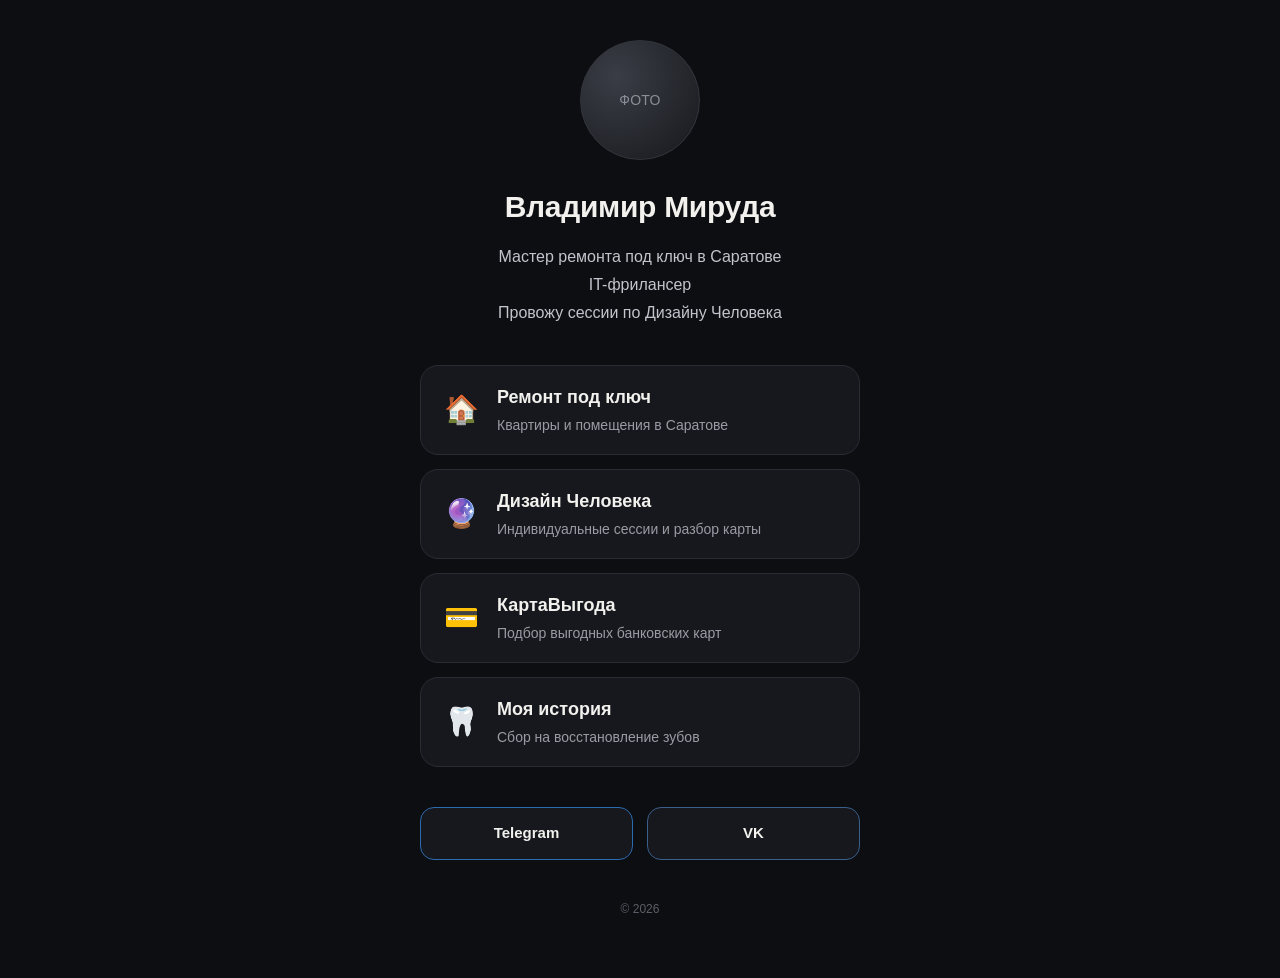
==== commit c4bb420f: "Index: name and contact links" ====
--- a/index.html
+++ b/index.html
@@ -7,12 +7,12 @@
 <meta name="description" content="Личная визитка: ремонт под ключ, IT-фриланс, сессии по Дизайну Человека и другие проекты." />
 <script>
   // ===== Константы-ссылки (заглушки, заменить на реальные) =====
-  const LINK_REMONT   = '#remont';
+  const LINK_REMONT   = './remont.html';
   const LINK_HD       = './human-design.html';
   const LINK_KARTA    = './karta.html';
   const LINK_SBOR     = './sbor.html';
-  const LINK_TELEGRAM = 'https://t.me/username';
-  const LINK_VK       = 'https://vk.com/username';
+    const LINK_TELEGRAM = 'https://t.me/Viedmagiya';
+    const LINK_VK       = 'https://vk.ru/viedmag';
 </script>
 <style>
   *{box-sizing:border-box;}
@@ -105,7 +105,7 @@
 <body>
 <div class="wrap">
   <div class="avatar" id="avatar">ФОТО</div>
-  <h1 id="name">Имя Фамилия</h1>
+  <h1 id="name">Владимир Мируда</h1>
   <div class="bio">
     <p>Мастер ремонта под ключ в Саратове</p>
     <p>IT-фрилансер</p>
@@ -113,7 +113,7 @@
   </div>
 
   <div class="cards">
-    <a class="card" id="card-remont" href="#remont">
+    <a class="card" id="card-remont" href="./remont.html">
       <div class="card-ico">🏠</div>
       <div class="card-text">
         <h2>Ремонт под ключ</h2>
@@ -144,8 +144,8 @@
   </div>
 
   <div class="contacts">
-    <a class="contact-btn tg" id="link-telegram" href="https://t.me/username">Telegram</a>
-    <a class="contact-btn vk" id="link-vk" href="https://vk.com/username">VK</a>
+    <a class="contact-btn tg" id="link-telegram" href="https://t.me/Viedmagiya">Telegram</a>
+    <a class="contact-btn vk" id="link-vk" href="https://vk.ru/viedmag">VK</a>
   </div>
 
   <footer>© 2026</footer>
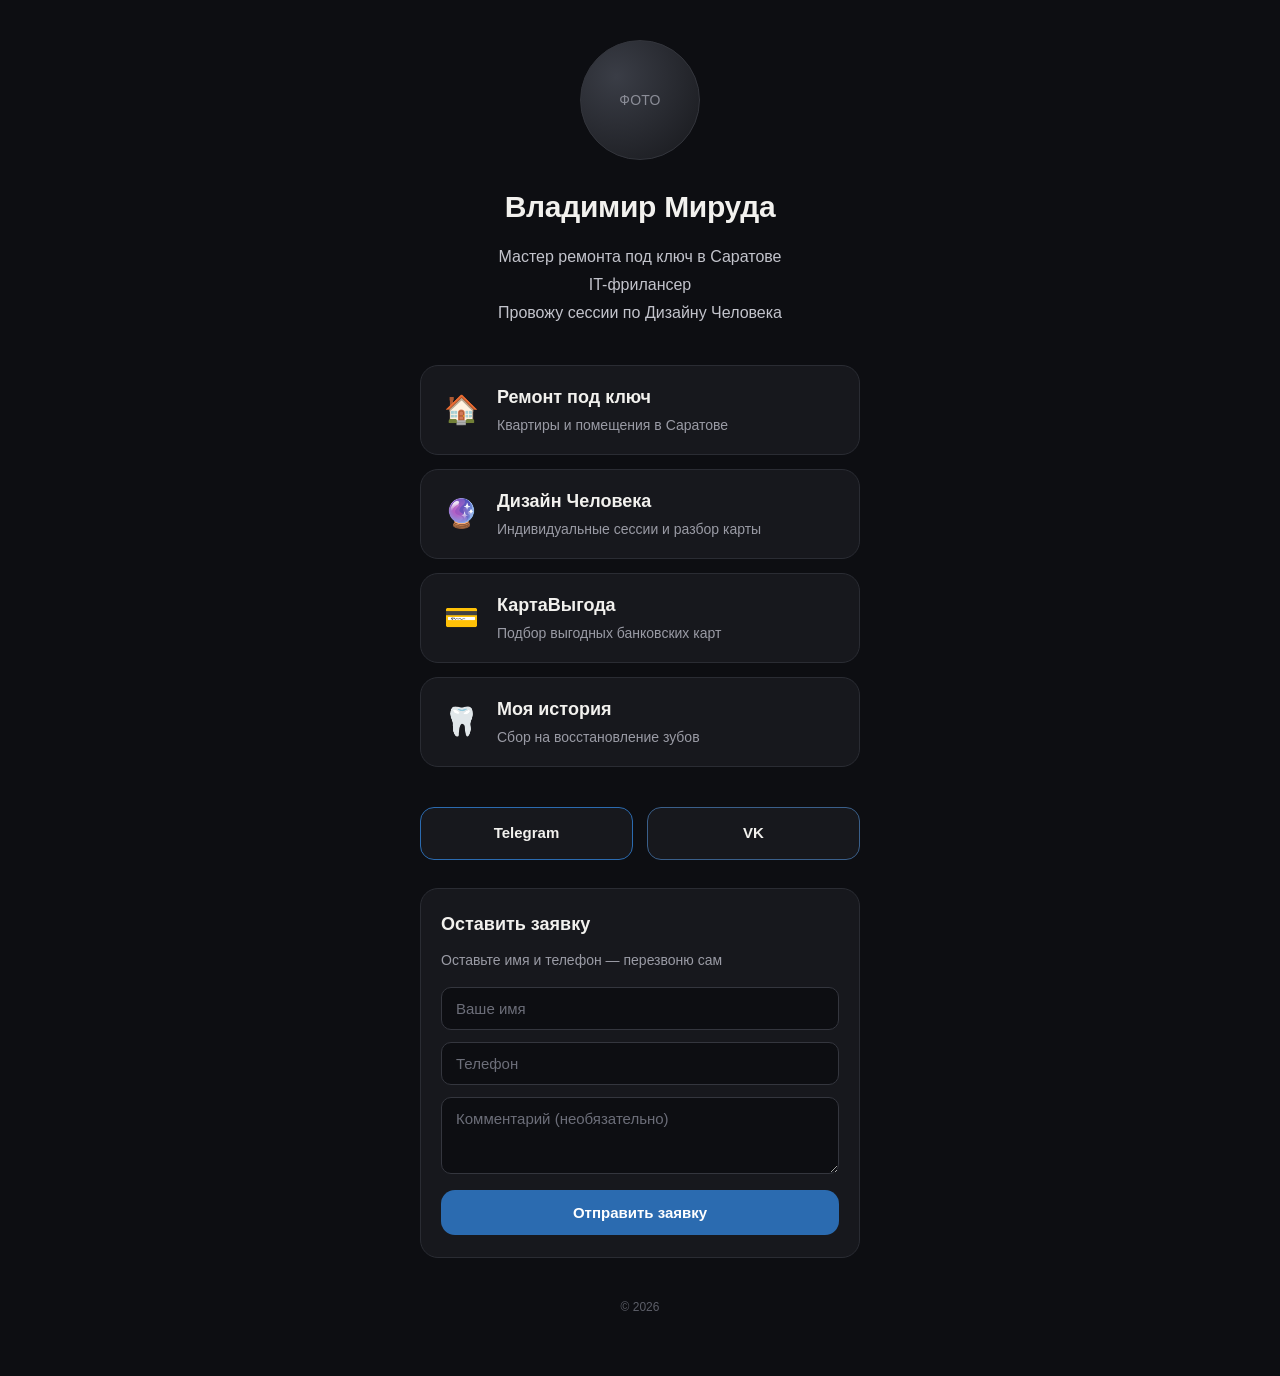
==== commit 6301f3a7: "Добавлена работающая форма «Оставить заявку» через Web3Forms" ====
--- a/index.html
+++ b/index.html
@@ -99,6 +99,44 @@
   }
   .contact-btn.tg{border-color:#2b6bb0;}
   .contact-btn.vk{border-color:#3a5f8a;}
+  .lead-form{
+    width:100%;
+    display:flex;
+    flex-direction:column;
+    gap:12px;
+    background:#17181d;
+    border:1px solid #2a2c33;
+    border-radius:18px;
+    padding:22px 20px;
+    margin-top:28px;
+  }
+  .lead-title{font-size:18px;margin:0;font-weight:600;}
+  .lead-sub{font-size:14px;margin:0 0 4px;color:#9a9ba5;}
+  .lead-form input,.lead-form textarea{
+    width:100%;
+    background:#0d0e12;
+    border:1px solid #34363e;
+    border-radius:10px;
+    padding:12px 14px;
+    color:#f2f1ee;
+    font-size:15px;
+    font-family:inherit;
+    resize:vertical;
+  }
+  .lead-form input::placeholder,.lead-form textarea::placeholder{color:#6c6e79;}
+  .lead-form button{
+    margin-top:4px;
+    padding:14px 10px;
+    border:none;
+    border-radius:14px;
+    font-size:15px;
+    font-weight:600;
+    color:#fff;
+    background:#2b6bb0;
+    cursor:pointer;
+  }
+  .lead-form button:disabled{opacity:.6;cursor:default;}
+  .lead-status{font-size:13px;margin:8px 0 0;text-align:center;}
   footer{margin-top:40px;color:#5c5e68;font-size:12px;text-align:center;}
 </style>
 </head>
@@ -148,6 +186,18 @@
     <a class="contact-btn vk" id="link-vk" href="https://vk.ru/viedmag">VK</a>
   </div>
 
+  <form class="lead-form" id="leadForm" action="https://api.web3forms.com/submit" method="POST">
+    <input type="hidden" name="access_key" value="f3e6a285-ce5f-4909-b941-0b0c574fe20e" />
+    <input type="hidden" name="subject" value="Новая заявка с сайта-визитки" />
+    <h2 class="lead-title">Оставить заявку</h2>
+    <p class="lead-sub">Оставьте имя и телефон — перезвоню сам</p>
+    <input type="text" name="name" placeholder="Ваше имя" required />
+    <input type="tel" name="phone" placeholder="Телефон" required />
+    <textarea name="message" placeholder="Комментарий (необязательно)" rows="3"></textarea>
+    <button type="submit">Отправить заявку</button>
+    <p class="lead-status" id="leadFormStatus" hidden></p>
+  </form>
+
   <footer>© 2026</footer>
 </div>
 
@@ -158,6 +208,37 @@
   document.getElementById('card-sbor').href = LINK_SBOR;
   document.getElementById('link-telegram').href = LINK_TELEGRAM;
   document.getElementById('link-vk').href = LINK_VK;
+
+  document.getElementById('leadForm').addEventListener('submit', async function (e) {
+    e.preventDefault();
+    const form = e.target;
+    const status = document.getElementById('leadFormStatus');
+    const btn = form.querySelector('button[type="submit"]');
+    btn.disabled = true;
+    btn.textContent = 'Отправка...';
+    try {
+      const res = await fetch(form.action, {
+        method: 'POST',
+        headers: { 'Content-Type': 'application/json', Accept: 'application/json' },
+        body: JSON.stringify(Object.fromEntries(new FormData(form)))
+      });
+      const data = await res.json();
+      if (data.success) {
+        form.reset();
+        status.textContent = 'Спасибо! Заявка отправлена, скоро свяжусь с вами.';
+        status.style.color = '#4caf7d';
+      } else {
+        throw new Error(data.message || 'Ошибка отправки');
+      }
+    } catch (err) {
+      status.textContent = 'Не получилось отправить. Напишите, пожалуйста, в Telegram.';
+      status.style.color = '#e05d5d';
+    } finally {
+      status.hidden = false;
+      btn.disabled = false;
+      btn.textContent = 'Отправить заявку';
+    }
+  });
 </script>
 </body>
 </html>
